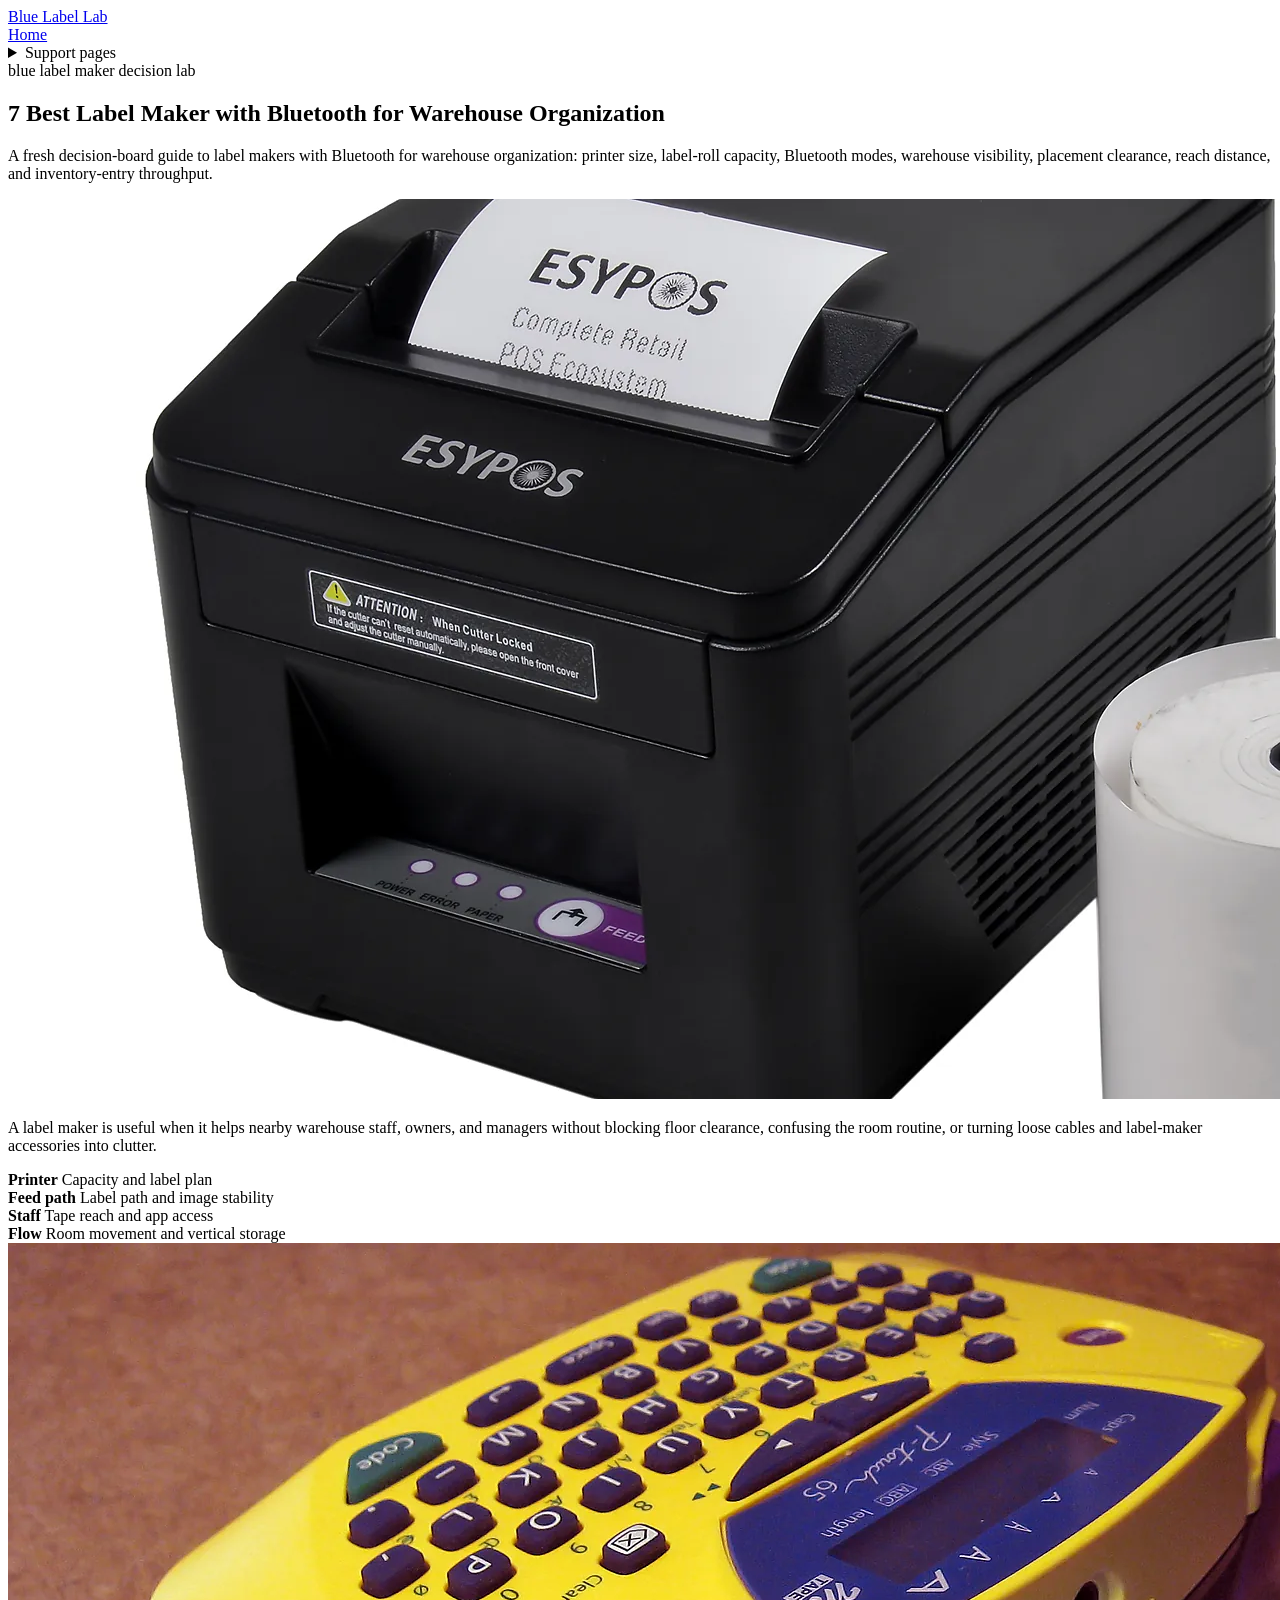
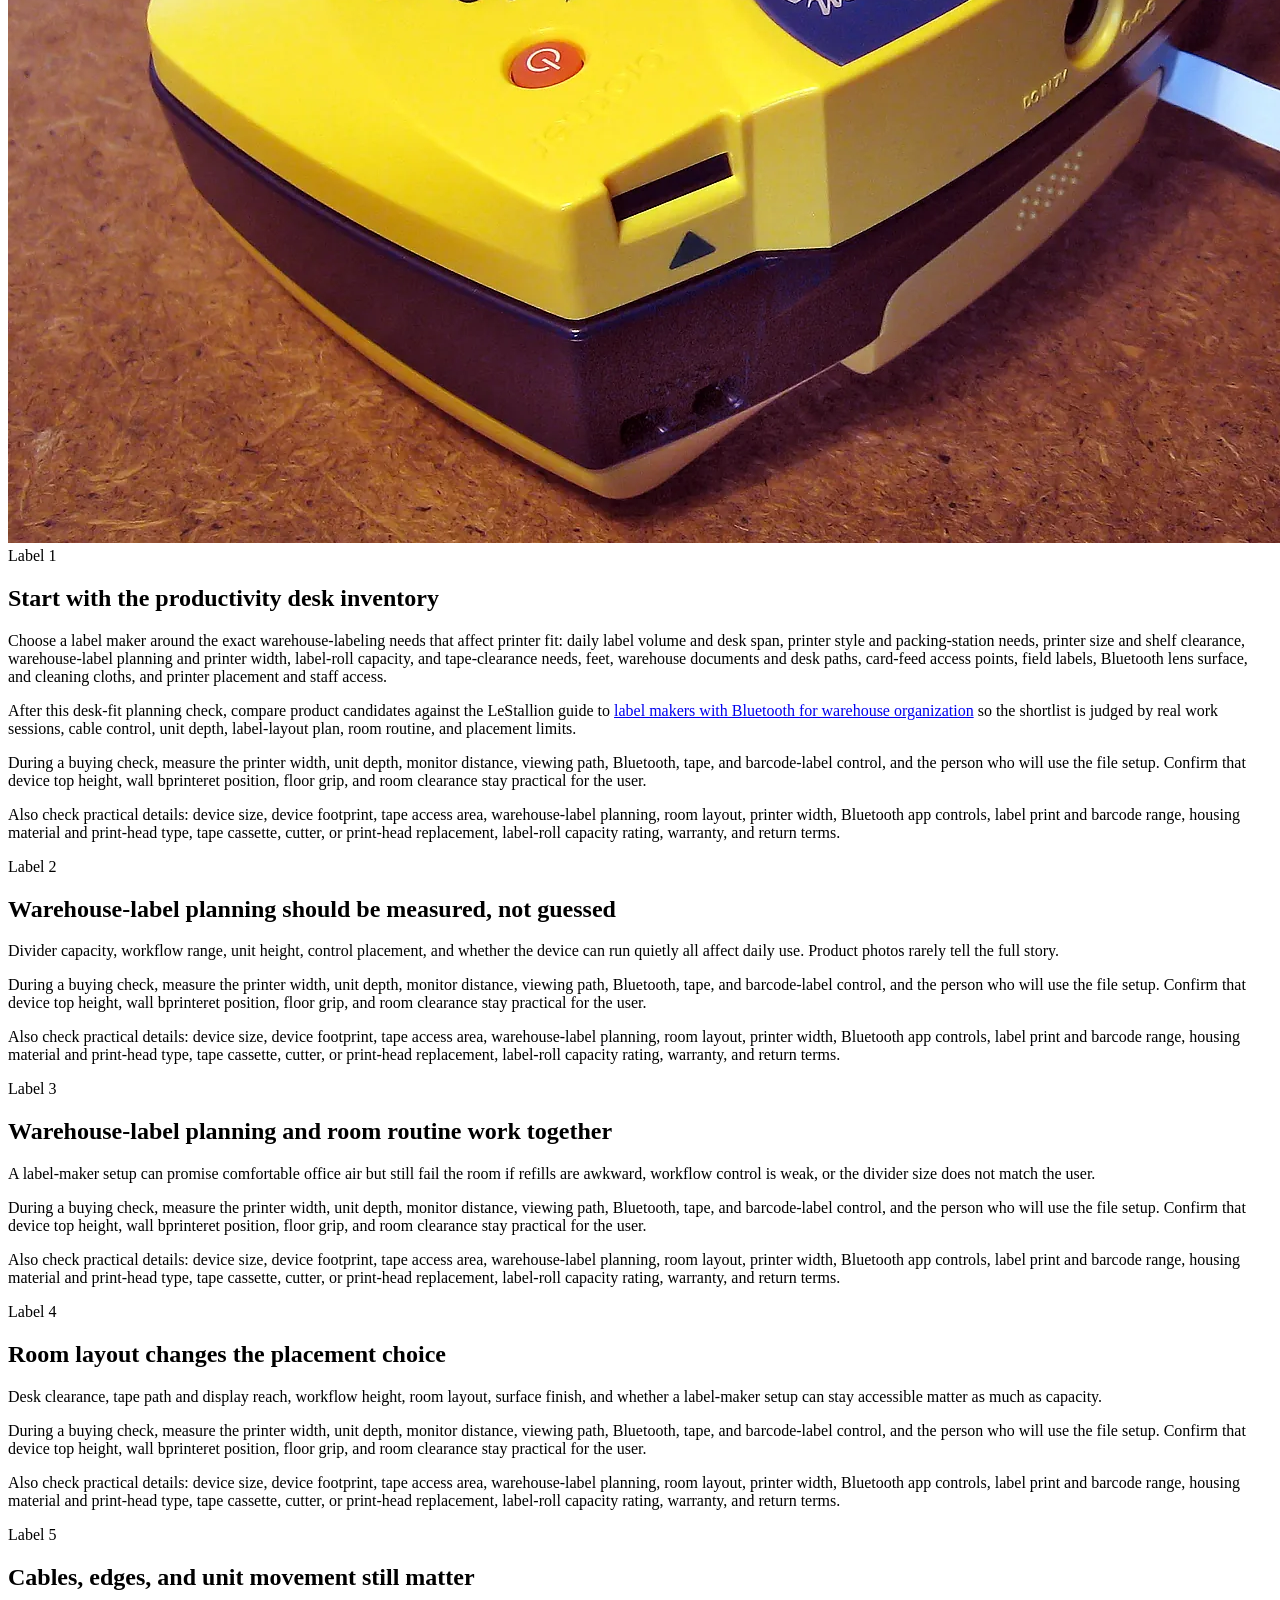
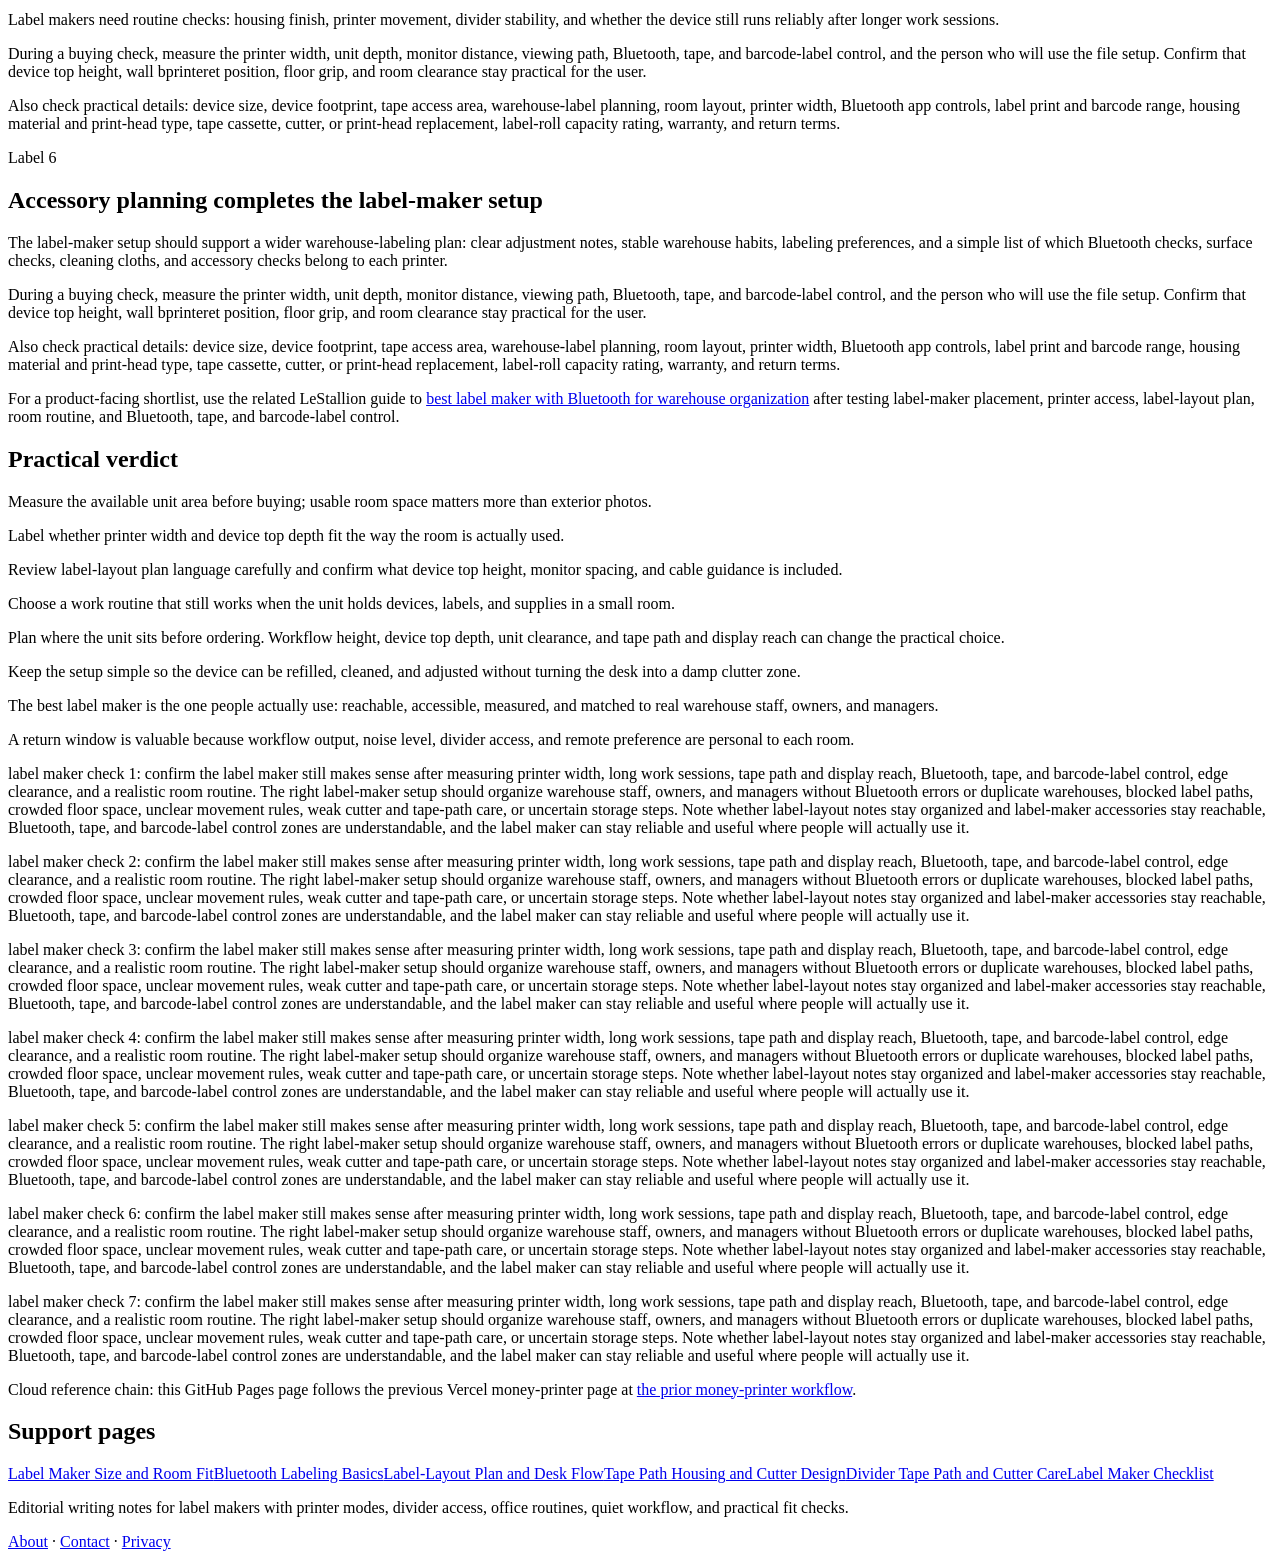
==== index.html @ 75146ac5 "Update index.html" ====
<!doctype html><html lang="en"><head><meta charset="utf-8"><meta name="viewport" content="width=device-width,initial-scale=1"><title>7 Best Label Maker with Bluetooth for Warehouse Organization</title><meta name="description" content="Practical guide to label makers with Bluetooth for warehouse organization, including warehouse-label planning, label-maker placement, label-layout plan, room routine, placement, and finish care."><link rel="canonical" href="https://armaragex.github.io/lestallion-label-maker-bluetooth-573/index.html"><link rel="stylesheet" href="style.css"><script type="application/ld+json">{"@context": "https://schema.org", "@type": "Article", "headline": "7 Best Label Maker with Bluetooth for Warehouse Organization", "mainEntityOfPage": "https://armaragex.github.io/lestallion-label-maker-bluetooth-573/index.html", "image": ["https://armaragex.github.io/lestallion-label-maker-bluetooth-573/assets/label-maker-bluetooth-warehouse.webp", "https://armaragex.github.io/lestallion-label-maker-bluetooth-573/assets/label-maker-tape-detail.webp"]}</script><script type="application/ld+json">{"@context": "https://schema.org", "@type": "FAQPage", "mainEntity": [{"@type": "Question", "name": "What matters most in a label maker?", "acceptedAnswer": {"@type": "Answer", "text": "Usable seat space, label-maker placement, label-layout plan, room routine, Bluetooth, tape, and barcode-label control, feedt, cutter and tape-path care, and access planning matter most."}}, {"@type": "Question", "name": "How should a label maker be tested before buying?", "acceptedAnswer": {"@type": "Answer", "text": "Measure real documents, Bluetooth, tape, and barcode-label control, tape path and display reach, Bluetooth, tape, and barcode-label control, room routine, and label-layout plan language before choosing."}}]}</script></head><body><header><a class="brand" href="index.html">Blue Label Lab</a><nav><a href="index.html">Home</a><details><summary>Support pages</summary><div><a href="label-maker-size-and-warehouse-fit.html">Label Maker Size and Room Fit</a><a href="bluetooth-labeling-basics.html">Bluetooth Labeling Basics</a><a href="warehouse-layout-and-staff-flow.html">Label-Layout Plan and Desk Flow</a><a href="tape-path-housing-and-cutter-design.html">Tape Path Housing and Cutter Design</a><a href="tape-path-and-cutter-care.html">Divider Tape Path and Cutter Care</a><a href="label-maker-buying-checklist.html">Label Maker Checklist</a></div></details></nav></header><section class="hero"><div class="hero-grid"><div class="hero-card"><div class="kicker">blue label maker decision lab</div><h1>7 Best Label Maker with Bluetooth for Warehouse Organization</h1><p class="dek">A fresh decision-board guide to label makers with Bluetooth for warehouse organization: printer size, label-roll capacity, Bluetooth modes, warehouse visibility, placement clearance, reach distance, and inventory-entry throughput.</p></div><img src="assets/label-maker-bluetooth-warehouse.webp" alt="label maker for business warehouse staff, owners, and managers"></div></section><main class="wrap"><section class="panel"><p>A label maker is useful when it helps nearby warehouse staff, owners, and managers without blocking floor clearance, confusing the room routine, or turning loose cables and label-maker accessories into clutter.</p><section class="scoreboard"><div><strong>Printer</strong> Capacity and label plan</div><div><strong>Feed path</strong> Label path and image stability</div><div><strong>Staff</strong> Tape reach and app access</div><div><strong>Flow</strong> Room movement and vertical storage</div></section></section><img class="wide" src="assets/label-maker-tape-detail.webp" alt="label maker with Bluetooth for warehouse organization planning detail"><section class="story"><div><span class="num">Label 1</span><h2>Start with the productivity desk inventory</h2></div><div><p>Choose a label maker around the exact warehouse-labeling needs that affect printer fit: daily label volume and desk span, printer style and packing-station needs, printer size and shelf clearance, warehouse-label planning and printer width, label-roll capacity, and tape-clearance needs, feet, warehouse documents and desk paths, card-feed access points, field labels, Bluetooth lens surface, and cleaning cloths, and printer placement and staff access.</p><p>After this desk-fit planning check, compare product candidates against the LeStallion guide to <a href="https://lestallion.com/blogs/product-reviews/best-label-maker-with-bluetooth-for-warehouse-organization">label makers with Bluetooth for warehouse organization</a> so the shortlist is judged by real work sessions, cable control, unit depth, label-layout plan, room routine, and placement limits.</p><p>During a buying check, measure the printer width, unit depth, monitor distance, viewing path, Bluetooth, tape, and barcode-label control, and the person who will use the file setup. Confirm that device top height, wall bprinteret position, floor grip, and room clearance stay practical for the user.</p><p>Also check practical details: device size, device footprint, tape access area, warehouse-label planning, room layout, printer width, Bluetooth app controls, label print and barcode range, housing material and print-head type, tape cassette, cutter, or print-head replacement, label-roll capacity rating, warranty, and return terms.</p></div></section><section class="story"><div><span class="num">Label 2</span><h2>Warehouse-label planning should be measured, not guessed</h2></div><div><p>Divider capacity, workflow range, unit height, control placement, and whether the device can run quietly all affect daily use. Product photos rarely tell the full story.</p><p>During a buying check, measure the printer width, unit depth, monitor distance, viewing path, Bluetooth, tape, and barcode-label control, and the person who will use the file setup. Confirm that device top height, wall bprinteret position, floor grip, and room clearance stay practical for the user.</p><p>Also check practical details: device size, device footprint, tape access area, warehouse-label planning, room layout, printer width, Bluetooth app controls, label print and barcode range, housing material and print-head type, tape cassette, cutter, or print-head replacement, label-roll capacity rating, warranty, and return terms.</p></div></section><section class="story"><div><span class="num">Label 3</span><h2>Warehouse-label planning and room routine work together</h2></div><div><p>A label-maker setup can promise comfortable office air but still fail the room if refills are awkward, workflow control is weak, or the divider size does not match the user.</p><p>During a buying check, measure the printer width, unit depth, monitor distance, viewing path, Bluetooth, tape, and barcode-label control, and the person who will use the file setup. Confirm that device top height, wall bprinteret position, floor grip, and room clearance stay practical for the user.</p><p>Also check practical details: device size, device footprint, tape access area, warehouse-label planning, room layout, printer width, Bluetooth app controls, label print and barcode range, housing material and print-head type, tape cassette, cutter, or print-head replacement, label-roll capacity rating, warranty, and return terms.</p></div></section><section class="story"><div><span class="num">Label 4</span><h2>Room layout changes the placement choice</h2></div><div><p>Desk clearance, tape path and display reach, workflow height, room layout, surface finish, and whether a label-maker setup can stay accessible matter as much as capacity.</p><p>During a buying check, measure the printer width, unit depth, monitor distance, viewing path, Bluetooth, tape, and barcode-label control, and the person who will use the file setup. Confirm that device top height, wall bprinteret position, floor grip, and room clearance stay practical for the user.</p><p>Also check practical details: device size, device footprint, tape access area, warehouse-label planning, room layout, printer width, Bluetooth app controls, label print and barcode range, housing material and print-head type, tape cassette, cutter, or print-head replacement, label-roll capacity rating, warranty, and return terms.</p></div></section><section class="story"><div><span class="num">Label 5</span><h2>Cables, edges, and unit movement still matter</h2></div><div><p>Label makers need routine checks: housing finish, printer movement, divider stability, and whether the device still runs reliably after longer work sessions.</p><p>During a buying check, measure the printer width, unit depth, monitor distance, viewing path, Bluetooth, tape, and barcode-label control, and the person who will use the file setup. Confirm that device top height, wall bprinteret position, floor grip, and room clearance stay practical for the user.</p><p>Also check practical details: device size, device footprint, tape access area, warehouse-label planning, room layout, printer width, Bluetooth app controls, label print and barcode range, housing material and print-head type, tape cassette, cutter, or print-head replacement, label-roll capacity rating, warranty, and return terms.</p></div></section><section class="story"><div><span class="num">Label 6</span><h2>Accessory planning completes the label-maker setup</h2></div><div><p>The label-maker setup should support a wider warehouse-labeling plan: clear adjustment notes, stable warehouse habits, labeling preferences, and a simple list of which Bluetooth checks, surface checks, cleaning cloths, and accessory checks belong to each printer.</p><p>During a buying check, measure the printer width, unit depth, monitor distance, viewing path, Bluetooth, tape, and barcode-label control, and the person who will use the file setup. Confirm that device top height, wall bprinteret position, floor grip, and room clearance stay practical for the user.</p><p>Also check practical details: device size, device footprint, tape access area, warehouse-label planning, room layout, printer width, Bluetooth app controls, label print and barcode range, housing material and print-head type, tape cassette, cutter, or print-head replacement, label-roll capacity rating, warranty, and return terms.</p></div></section><p>For a product-facing shortlist, use the related LeStallion guide to <a href="https://lestallion.com/blogs/product-reviews/best-label-maker-with-bluetooth-for-warehouse-organization">best label maker with Bluetooth for warehouse organization</a> after testing label-maker placement, printer access, label-layout plan, room routine, and Bluetooth, tape, and barcode-label control.</p><section class="quote"><h2>Practical verdict</h2><p>Measure the available unit area before buying; usable room space matters more than exterior photos.</p><p>Label whether printer width and device top depth fit the way the room is actually used.</p><p>Review label-layout plan language carefully and confirm what device top height, monitor spacing, and cable guidance is included.</p><p>Choose a work routine that still works when the unit holds devices, labels, and supplies in a small room.</p><p>Plan where the unit sits before ordering. Workflow height, device top depth, unit clearance, and tape path and display reach can change the practical choice.</p><p>Keep the setup simple so the device can be refilled, cleaned, and adjusted without turning the desk into a damp clutter zone.</p><p>The best label maker is the one people actually use: reachable, accessible, measured, and matched to real warehouse staff, owners, and managers.</p><p>A return window is valuable because workflow output, noise level, divider access, and remote preference are personal to each room.</p><p>label maker check 1: confirm the label maker still makes sense after measuring printer width, long work sessions, tape path and display reach, Bluetooth, tape, and barcode-label control, edge clearance, and a realistic room routine. The right label-maker setup should organize warehouse staff, owners, and managers without Bluetooth errors or duplicate warehouses, blocked label paths, crowded floor space, unclear movement rules, weak cutter and tape-path care, or uncertain storage steps. Note whether label-layout notes stay organized and label-maker accessories stay reachable, Bluetooth, tape, and barcode-label control zones are understandable, and the label maker can stay reliable and useful where people will actually use it.</p><p>label maker check 2: confirm the label maker still makes sense after measuring printer width, long work sessions, tape path and display reach, Bluetooth, tape, and barcode-label control, edge clearance, and a realistic room routine. The right label-maker setup should organize warehouse staff, owners, and managers without Bluetooth errors or duplicate warehouses, blocked label paths, crowded floor space, unclear movement rules, weak cutter and tape-path care, or uncertain storage steps. Note whether label-layout notes stay organized and label-maker accessories stay reachable, Bluetooth, tape, and barcode-label control zones are understandable, and the label maker can stay reliable and useful where people will actually use it.</p><p>label maker check 3: confirm the label maker still makes sense after measuring printer width, long work sessions, tape path and display reach, Bluetooth, tape, and barcode-label control, edge clearance, and a realistic room routine. The right label-maker setup should organize warehouse staff, owners, and managers without Bluetooth errors or duplicate warehouses, blocked label paths, crowded floor space, unclear movement rules, weak cutter and tape-path care, or uncertain storage steps. Note whether label-layout notes stay organized and label-maker accessories stay reachable, Bluetooth, tape, and barcode-label control zones are understandable, and the label maker can stay reliable and useful where people will actually use it.</p><p>label maker check 4: confirm the label maker still makes sense after measuring printer width, long work sessions, tape path and display reach, Bluetooth, tape, and barcode-label control, edge clearance, and a realistic room routine. The right label-maker setup should organize warehouse staff, owners, and managers without Bluetooth errors or duplicate warehouses, blocked label paths, crowded floor space, unclear movement rules, weak cutter and tape-path care, or uncertain storage steps. Note whether label-layout notes stay organized and label-maker accessories stay reachable, Bluetooth, tape, and barcode-label control zones are understandable, and the label maker can stay reliable and useful where people will actually use it.</p><p>label maker check 5: confirm the label maker still makes sense after measuring printer width, long work sessions, tape path and display reach, Bluetooth, tape, and barcode-label control, edge clearance, and a realistic room routine. The right label-maker setup should organize warehouse staff, owners, and managers without Bluetooth errors or duplicate warehouses, blocked label paths, crowded floor space, unclear movement rules, weak cutter and tape-path care, or uncertain storage steps. Note whether label-layout notes stay organized and label-maker accessories stay reachable, Bluetooth, tape, and barcode-label control zones are understandable, and the label maker can stay reliable and useful where people will actually use it.</p><p>label maker check 6: confirm the label maker still makes sense after measuring printer width, long work sessions, tape path and display reach, Bluetooth, tape, and barcode-label control, edge clearance, and a realistic room routine. The right label-maker setup should organize warehouse staff, owners, and managers without Bluetooth errors or duplicate warehouses, blocked label paths, crowded floor space, unclear movement rules, weak cutter and tape-path care, or uncertain storage steps. Note whether label-layout notes stay organized and label-maker accessories stay reachable, Bluetooth, tape, and barcode-label control zones are understandable, and the label maker can stay reliable and useful where people will actually use it.</p><p>label maker check 7: confirm the label maker still makes sense after measuring printer width, long work sessions, tape path and display reach, Bluetooth, tape, and barcode-label control, edge clearance, and a realistic room routine. The right label-maker setup should organize warehouse staff, owners, and managers without Bluetooth errors or duplicate warehouses, blocked label paths, crowded floor space, unclear movement rules, weak cutter and tape-path care, or uncertain storage steps. Note whether label-layout notes stay organized and label-maker accessories stay reachable, Bluetooth, tape, and barcode-label control zones are understandable, and the label maker can stay reliable and useful where people will actually use it.</p><p>Cloud reference chain: this GitHub Pages page follows the previous Vercel money-printer page at <a href="https://lestallion-business-card-printer-572.onrender.com/index.html">the prior money-printer workflow</a>.</p></section><section><h2>Support pages</h2><div class="peer-grid"><a href="label-maker-size-and-warehouse-fit.html">Label Maker Size and Room Fit</a><a href="bluetooth-labeling-basics.html">Bluetooth Labeling Basics</a><a href="warehouse-layout-and-staff-flow.html">Label-Layout Plan and Desk Flow</a><a href="tape-path-housing-and-cutter-design.html">Tape Path Housing and Cutter Design</a><a href="tape-path-and-cutter-care.html">Divider Tape Path and Cutter Care</a><a href="label-maker-buying-checklist.html">Label Maker Checklist</a></div></section></main><footer><p>Editorial writing notes for label makers with printer modes, divider access, office routines, quiet workflow, and practical fit checks.</p><p><a href="about.html">About</a> · <a href="contact.html">Contact</a> · <a href="privacy.html">Privacy</a></p></footer></body></html>
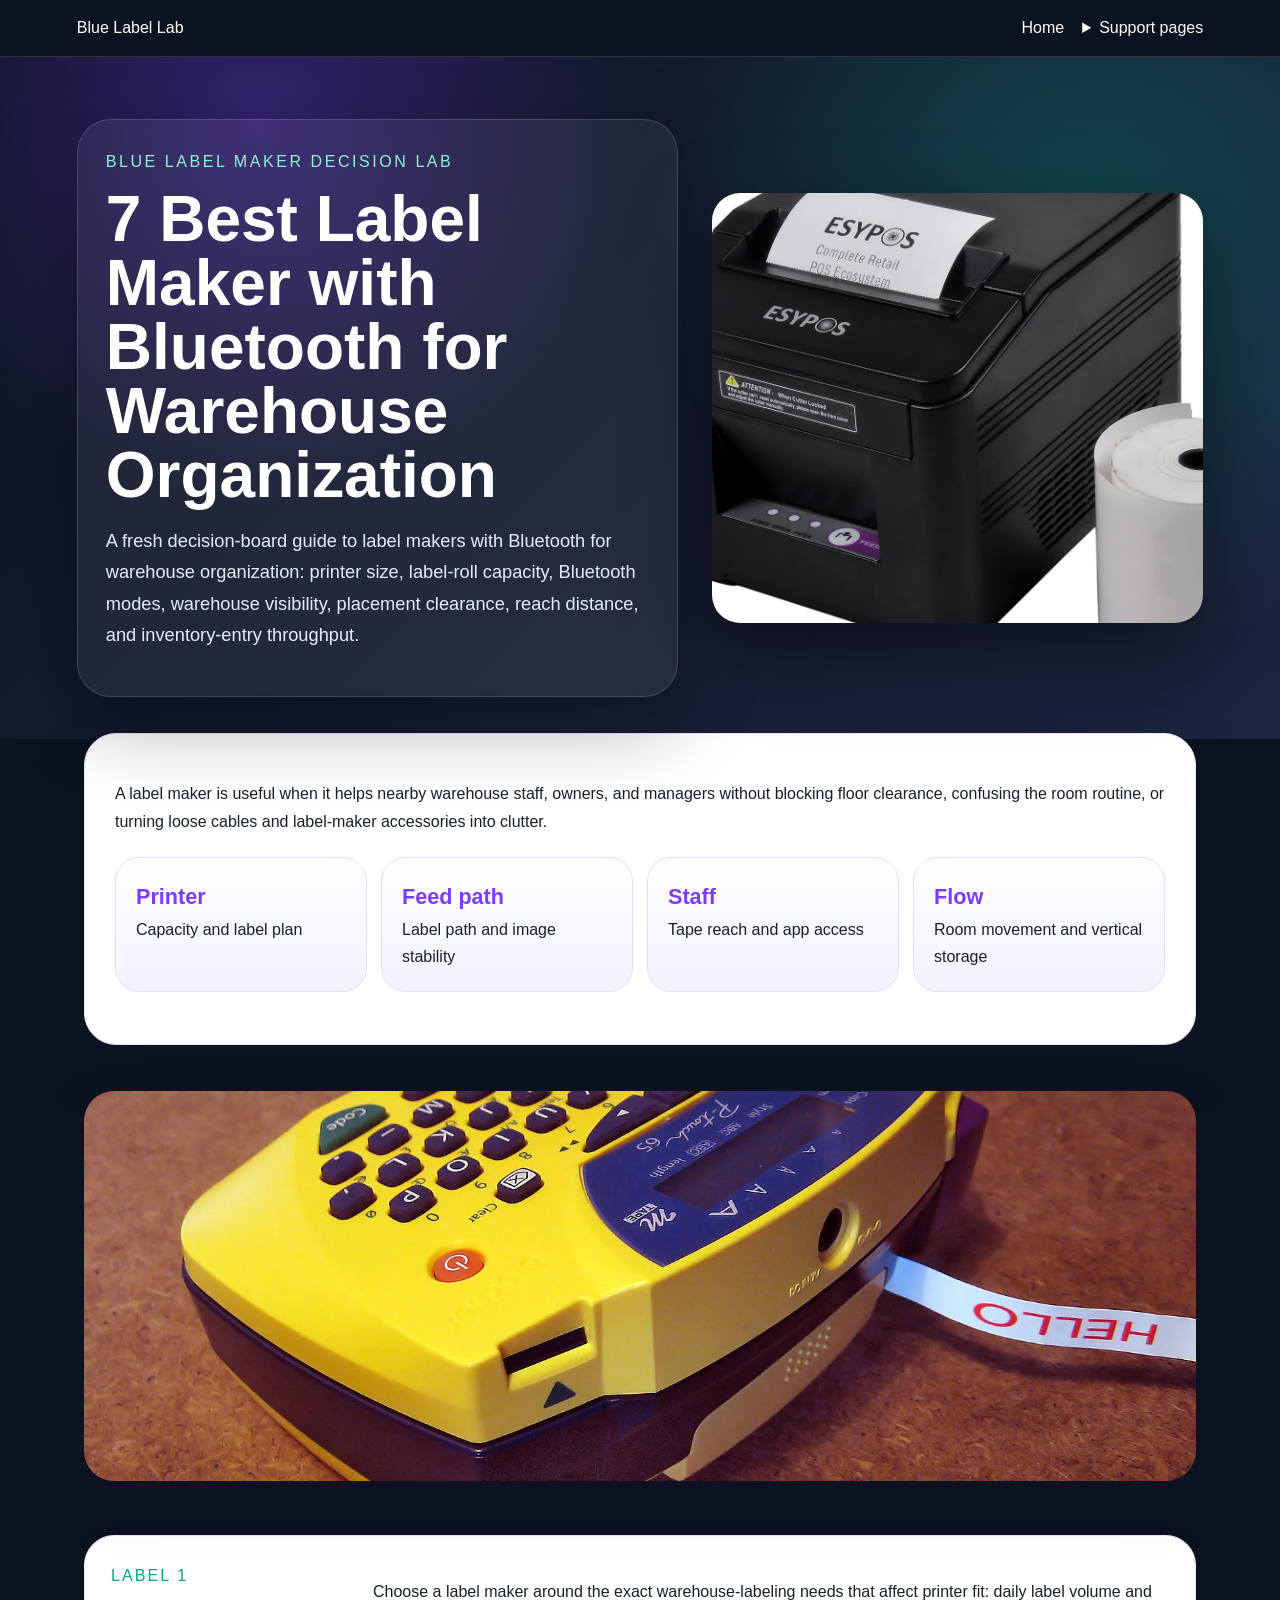
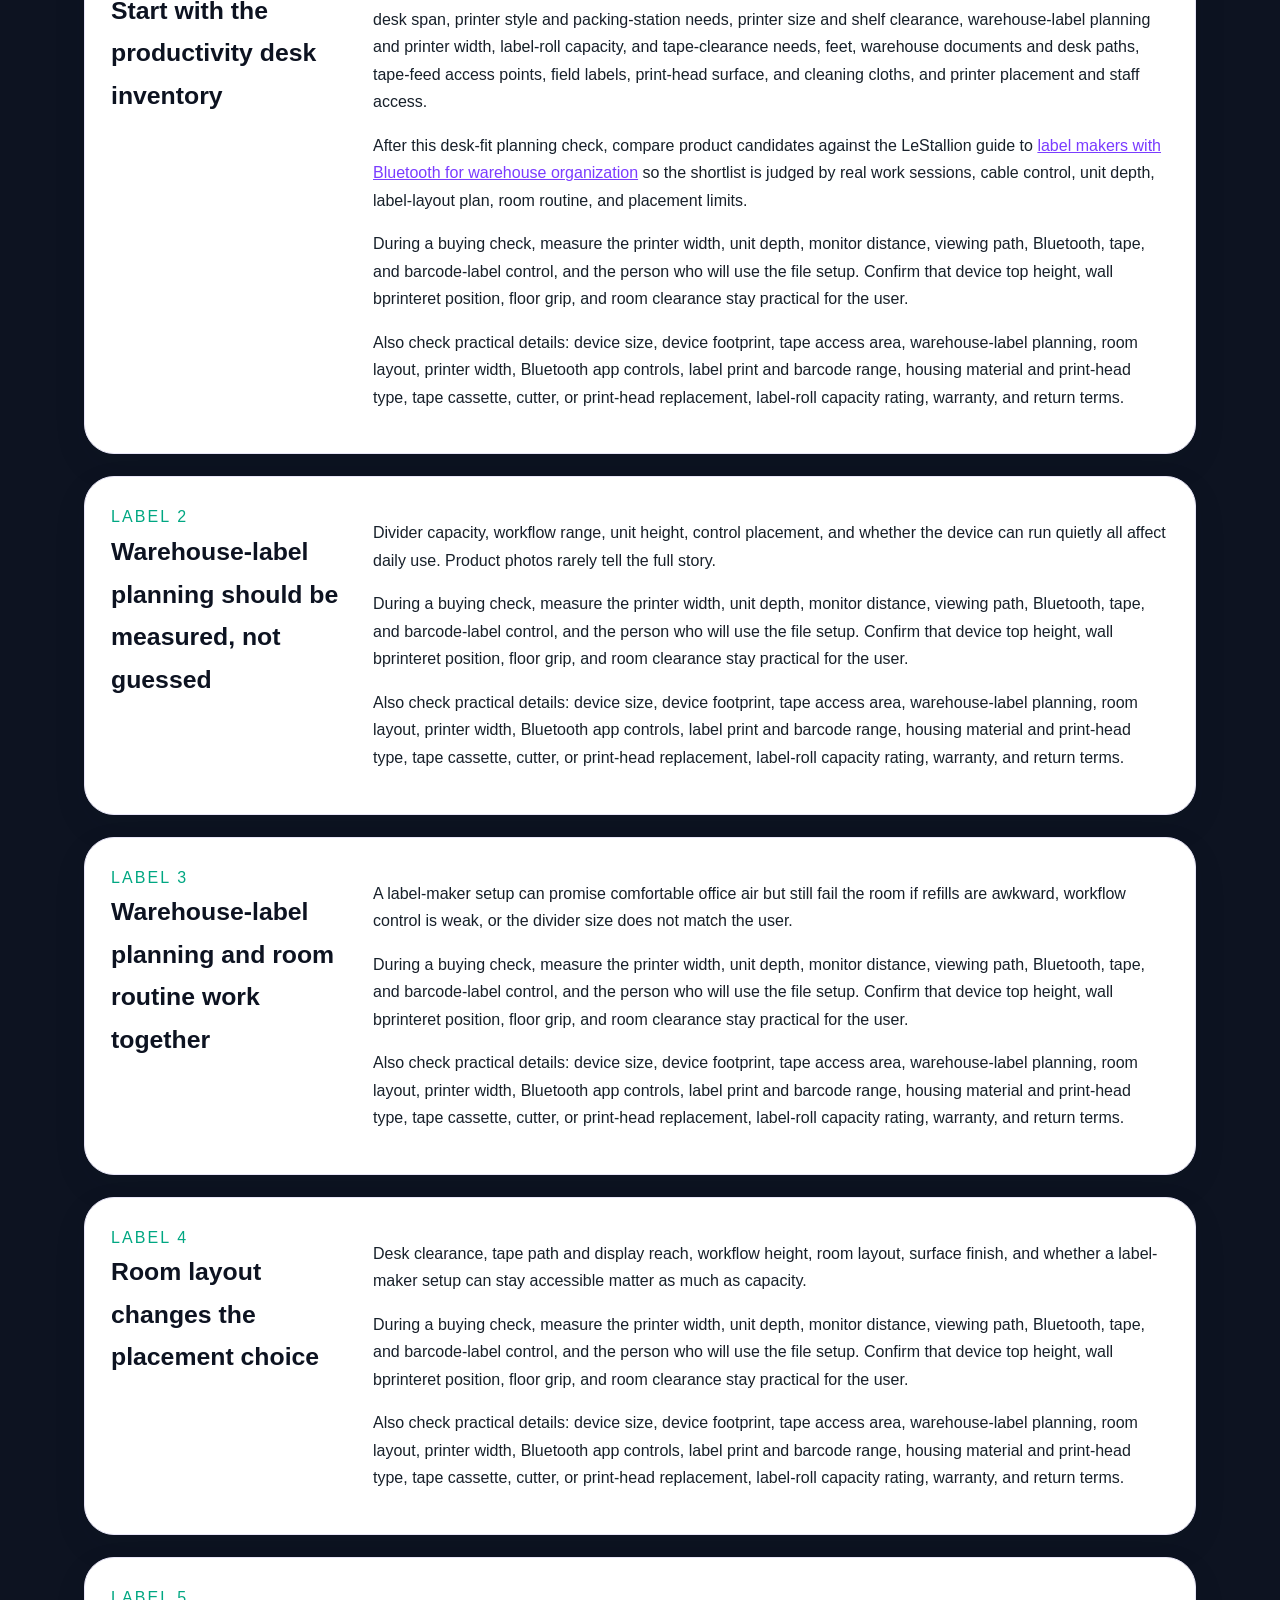
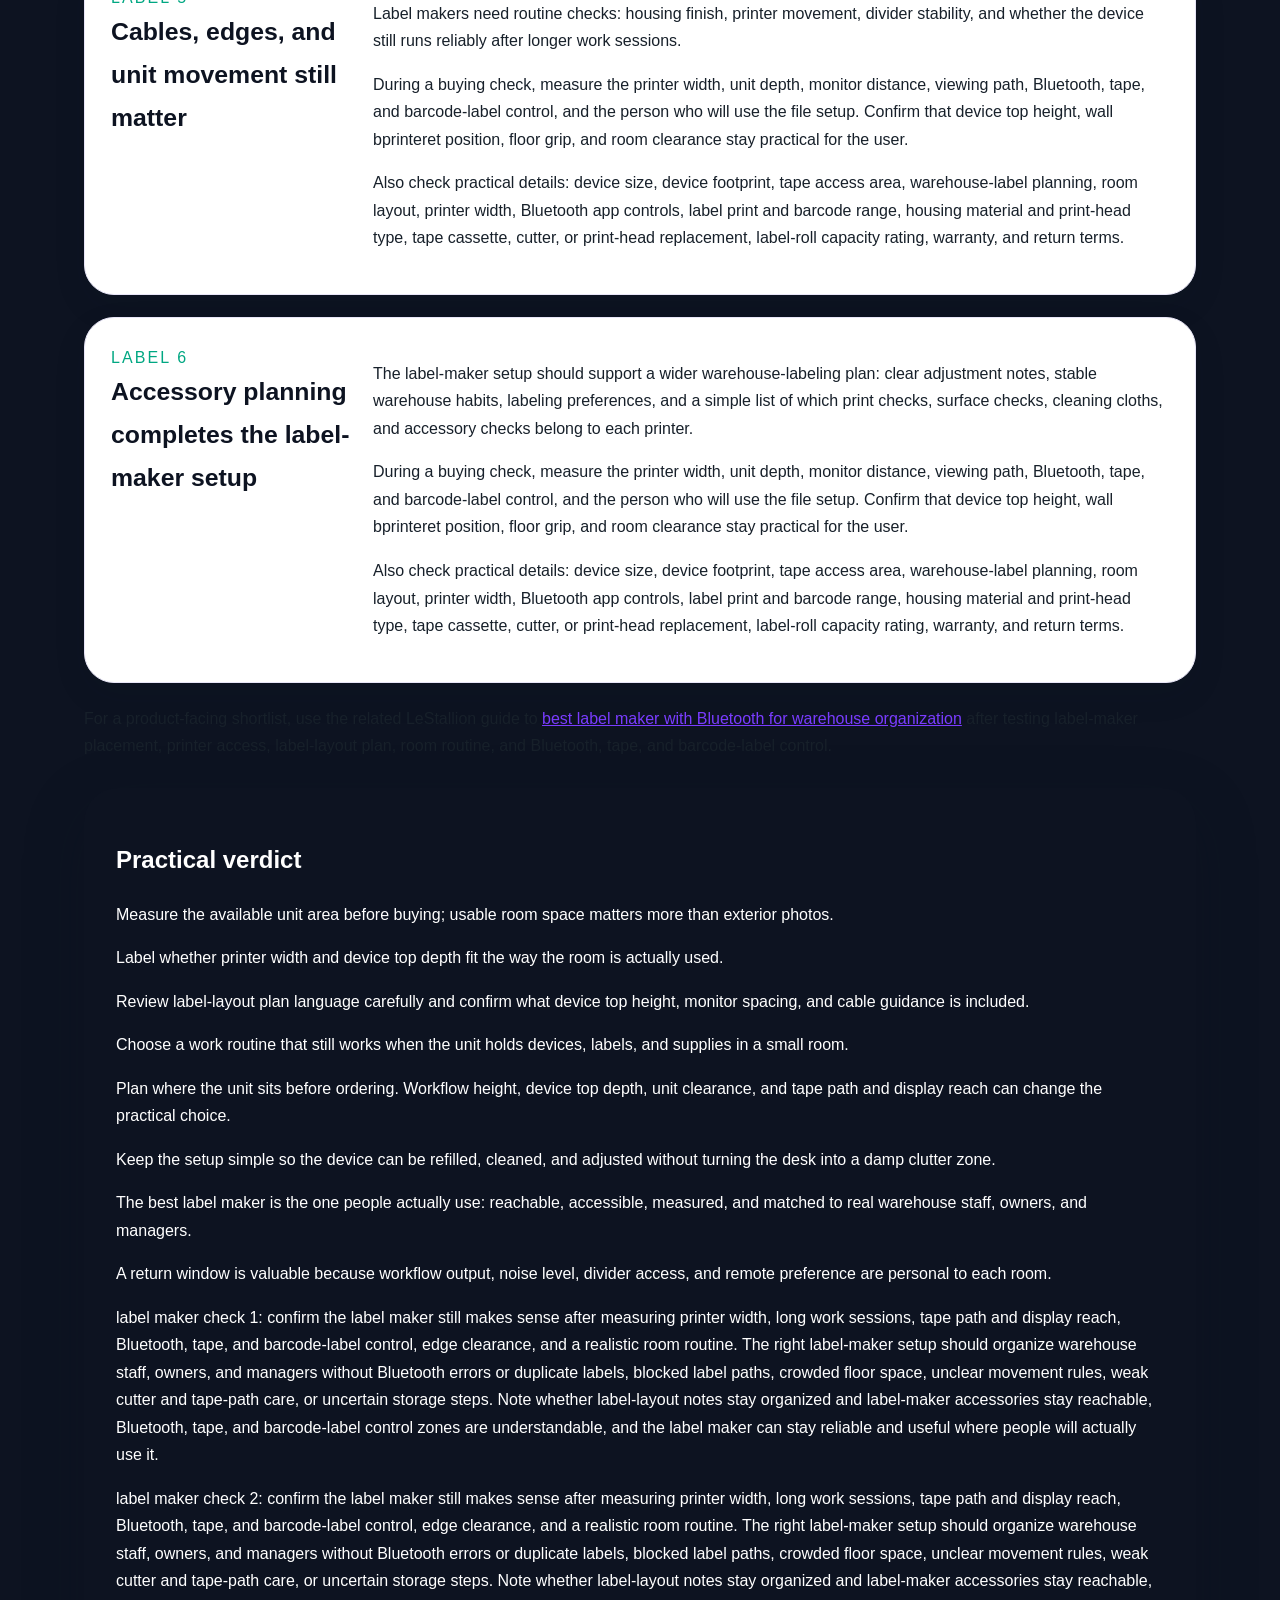
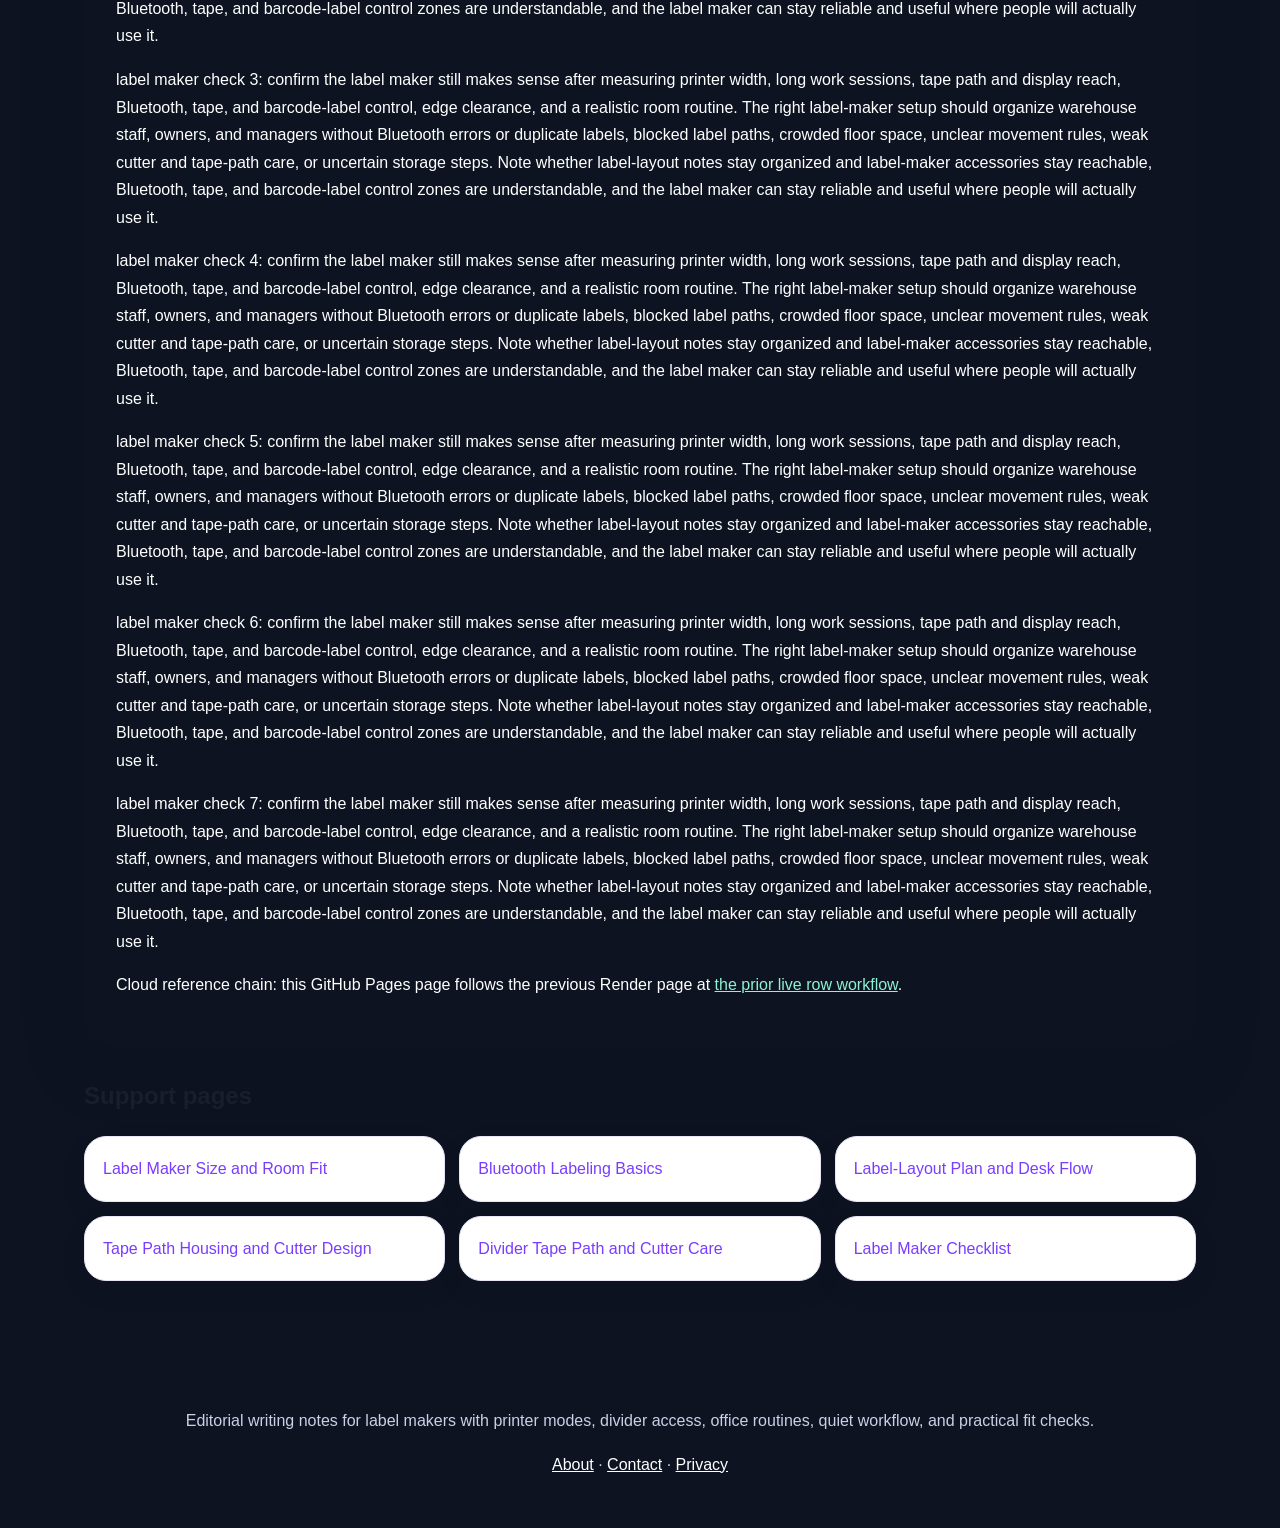
==== commit 6696e392: "Update index.html" ====
--- a/index.html
+++ b/index.html
@@ -1 +1 @@
-<!doctype html><html lang="en"><head><meta charset="utf-8"><meta name="viewport" content="width=device-width,initial-scale=1"><title>7 Best Label Maker with Bluetooth for Warehouse Organization</title><meta name="description" content="Practical guide to label makers with Bluetooth for warehouse organization, including warehouse-label planning, label-maker placement, label-layout plan, room routine, placement, and finish care."><link rel="canonical" href="https://armaragex.github.io/lestallion-label-maker-bluetooth-573/index.html"><link rel="stylesheet" href="style.css"><script type="application/ld+json">{"@context": "https://schema.org", "@type": "Article", "headline": "7 Best Label Maker with Bluetooth for Warehouse Organization", "mainEntityOfPage": "https://armaragex.github.io/lestallion-label-maker-bluetooth-573/index.html", "image": ["https://armaragex.github.io/lestallion-label-maker-bluetooth-573/assets/label-maker-bluetooth-warehouse.webp", "https://armaragex.github.io/lestallion-label-maker-bluetooth-573/assets/label-maker-tape-detail.webp"]}</script><script type="application/ld+json">{"@context": "https://schema.org", "@type": "FAQPage", "mainEntity": [{"@type": "Question", "name": "What matters most in a label maker?", "acceptedAnswer": {"@type": "Answer", "text": "Usable seat space, label-maker placement, label-layout plan, room routine, Bluetooth, tape, and barcode-label control, feedt, cutter and tape-path care, and access planning matter most."}}, {"@type": "Question", "name": "How should a label maker be tested before buying?", "acceptedAnswer": {"@type": "Answer", "text": "Measure real documents, Bluetooth, tape, and barcode-label control, tape path and display reach, Bluetooth, tape, and barcode-label control, room routine, and label-layout plan language before choosing."}}]}</script></head><body><header><a class="brand" href="index.html">Blue Label Lab</a><nav><a href="index.html">Home</a><details><summary>Support pages</summary><div><a href="label-maker-size-and-warehouse-fit.html">Label Maker Size and Room Fit</a><a href="bluetooth-labeling-basics.html">Bluetooth Labeling Basics</a><a href="warehouse-layout-and-staff-flow.html">Label-Layout Plan and Desk Flow</a><a href="tape-path-housing-and-cutter-design.html">Tape Path Housing and Cutter Design</a><a href="tape-path-and-cutter-care.html">Divider Tape Path and Cutter Care</a><a href="label-maker-buying-checklist.html">Label Maker Checklist</a></div></details></nav></header><section class="hero"><div class="hero-grid"><div class="hero-card"><div class="kicker">blue label maker decision lab</div><h1>7 Best Label Maker with Bluetooth for Warehouse Organization</h1><p class="dek">A fresh decision-board guide to label makers with Bluetooth for warehouse organization: printer size, label-roll capacity, Bluetooth modes, warehouse visibility, placement clearance, reach distance, and inventory-entry throughput.</p></div><img src="assets/label-maker-bluetooth-warehouse.webp" alt="label maker for business warehouse staff, owners, and managers"></div></section><main class="wrap"><section class="panel"><p>A label maker is useful when it helps nearby warehouse staff, owners, and managers without blocking floor clearance, confusing the room routine, or turning loose cables and label-maker accessories into clutter.</p><section class="scoreboard"><div><strong>Printer</strong> Capacity and label plan</div><div><strong>Feed path</strong> Label path and image stability</div><div><strong>Staff</strong> Tape reach and app access</div><div><strong>Flow</strong> Room movement and vertical storage</div></section></section><img class="wide" src="assets/label-maker-tape-detail.webp" alt="label maker with Bluetooth for warehouse organization planning detail"><section class="story"><div><span class="num">Label 1</span><h2>Start with the productivity desk inventory</h2></div><div><p>Choose a label maker around the exact warehouse-labeling needs that affect printer fit: daily label volume and desk span, printer style and packing-station needs, printer size and shelf clearance, warehouse-label planning and printer width, label-roll capacity, and tape-clearance needs, feet, warehouse documents and desk paths, card-feed access points, field labels, Bluetooth lens surface, and cleaning cloths, and printer placement and staff access.</p><p>After this desk-fit planning check, compare product candidates against the LeStallion guide to <a href="https://lestallion.com/blogs/product-reviews/best-label-maker-with-bluetooth-for-warehouse-organization">label makers with Bluetooth for warehouse organization</a> so the shortlist is judged by real work sessions, cable control, unit depth, label-layout plan, room routine, and placement limits.</p><p>During a buying check, measure the printer width, unit depth, monitor distance, viewing path, Bluetooth, tape, and barcode-label control, and the person who will use the file setup. Confirm that device top height, wall bprinteret position, floor grip, and room clearance stay practical for the user.</p><p>Also check practical details: device size, device footprint, tape access area, warehouse-label planning, room layout, printer width, Bluetooth app controls, label print and barcode range, housing material and print-head type, tape cassette, cutter, or print-head replacement, label-roll capacity rating, warranty, and return terms.</p></div></section><section class="story"><div><span class="num">Label 2</span><h2>Warehouse-label planning should be measured, not guessed</h2></div><div><p>Divider capacity, workflow range, unit height, control placement, and whether the device can run quietly all affect daily use. Product photos rarely tell the full story.</p><p>During a buying check, measure the printer width, unit depth, monitor distance, viewing path, Bluetooth, tape, and barcode-label control, and the person who will use the file setup. Confirm that device top height, wall bprinteret position, floor grip, and room clearance stay practical for the user.</p><p>Also check practical details: device size, device footprint, tape access area, warehouse-label planning, room layout, printer width, Bluetooth app controls, label print and barcode range, housing material and print-head type, tape cassette, cutter, or print-head replacement, label-roll capacity rating, warranty, and return terms.</p></div></section><section class="story"><div><span class="num">Label 3</span><h2>Warehouse-label planning and room routine work together</h2></div><div><p>A label-maker setup can promise comfortable office air but still fail the room if refills are awkward, workflow control is weak, or the divider size does not match the user.</p><p>During a buying check, measure the printer width, unit depth, monitor distance, viewing path, Bluetooth, tape, and barcode-label control, and the person who will use the file setup. Confirm that device top height, wall bprinteret position, floor grip, and room clearance stay practical for the user.</p><p>Also check practical details: device size, device footprint, tape access area, warehouse-label planning, room layout, printer width, Bluetooth app controls, label print and barcode range, housing material and print-head type, tape cassette, cutter, or print-head replacement, label-roll capacity rating, warranty, and return terms.</p></div></section><section class="story"><div><span class="num">Label 4</span><h2>Room layout changes the placement choice</h2></div><div><p>Desk clearance, tape path and display reach, workflow height, room layout, surface finish, and whether a label-maker setup can stay accessible matter as much as capacity.</p><p>During a buying check, measure the printer width, unit depth, monitor distance, viewing path, Bluetooth, tape, and barcode-label control, and the person who will use the file setup. Confirm that device top height, wall bprinteret position, floor grip, and room clearance stay practical for the user.</p><p>Also check practical details: device size, device footprint, tape access area, warehouse-label planning, room layout, printer width, Bluetooth app controls, label print and barcode range, housing material and print-head type, tape cassette, cutter, or print-head replacement, label-roll capacity rating, warranty, and return terms.</p></div></section><section class="story"><div><span class="num">Label 5</span><h2>Cables, edges, and unit movement still matter</h2></div><div><p>Label makers need routine checks: housing finish, printer movement, divider stability, and whether the device still runs reliably after longer work sessions.</p><p>During a buying check, measure the printer width, unit depth, monitor distance, viewing path, Bluetooth, tape, and barcode-label control, and the person who will use the file setup. Confirm that device top height, wall bprinteret position, floor grip, and room clearance stay practical for the user.</p><p>Also check practical details: device size, device footprint, tape access area, warehouse-label planning, room layout, printer width, Bluetooth app controls, label print and barcode range, housing material and print-head type, tape cassette, cutter, or print-head replacement, label-roll capacity rating, warranty, and return terms.</p></div></section><section class="story"><div><span class="num">Label 6</span><h2>Accessory planning completes the label-maker setup</h2></div><div><p>The label-maker setup should support a wider warehouse-labeling plan: clear adjustment notes, stable warehouse habits, labeling preferences, and a simple list of which Bluetooth checks, surface checks, cleaning cloths, and accessory checks belong to each printer.</p><p>During a buying check, measure the printer width, unit depth, monitor distance, viewing path, Bluetooth, tape, and barcode-label control, and the person who will use the file setup. Confirm that device top height, wall bprinteret position, floor grip, and room clearance stay practical for the user.</p><p>Also check practical details: device size, device footprint, tape access area, warehouse-label planning, room layout, printer width, Bluetooth app controls, label print and barcode range, housing material and print-head type, tape cassette, cutter, or print-head replacement, label-roll capacity rating, warranty, and return terms.</p></div></section><p>For a product-facing shortlist, use the related LeStallion guide to <a href="https://lestallion.com/blogs/product-reviews/best-label-maker-with-bluetooth-for-warehouse-organization">best label maker with Bluetooth for warehouse organization</a> after testing label-maker placement, printer access, label-layout plan, room routine, and Bluetooth, tape, and barcode-label control.</p><section class="quote"><h2>Practical verdict</h2><p>Measure the available unit area before buying; usable room space matters more than exterior photos.</p><p>Label whether printer width and device top depth fit the way the room is actually used.</p><p>Review label-layout plan language carefully and confirm what device top height, monitor spacing, and cable guidance is included.</p><p>Choose a work routine that still works when the unit holds devices, labels, and supplies in a small room.</p><p>Plan where the unit sits before ordering. Workflow height, device top depth, unit clearance, and tape path and display reach can change the practical choice.</p><p>Keep the setup simple so the device can be refilled, cleaned, and adjusted without turning the desk into a damp clutter zone.</p><p>The best label maker is the one people actually use: reachable, accessible, measured, and matched to real warehouse staff, owners, and managers.</p><p>A return window is valuable because workflow output, noise level, divider access, and remote preference are personal to each room.</p><p>label maker check 1: confirm the label maker still makes sense after measuring printer width, long work sessions, tape path and display reach, Bluetooth, tape, and barcode-label control, edge clearance, and a realistic room routine. The right label-maker setup should organize warehouse staff, owners, and managers without Bluetooth errors or duplicate warehouses, blocked label paths, crowded floor space, unclear movement rules, weak cutter and tape-path care, or uncertain storage steps. Note whether label-layout notes stay organized and label-maker accessories stay reachable, Bluetooth, tape, and barcode-label control zones are understandable, and the label maker can stay reliable and useful where people will actually use it.</p><p>label maker check 2: confirm the label maker still makes sense after measuring printer width, long work sessions, tape path and display reach, Bluetooth, tape, and barcode-label control, edge clearance, and a realistic room routine. The right label-maker setup should organize warehouse staff, owners, and managers without Bluetooth errors or duplicate warehouses, blocked label paths, crowded floor space, unclear movement rules, weak cutter and tape-path care, or uncertain storage steps. Note whether label-layout notes stay organized and label-maker accessories stay reachable, Bluetooth, tape, and barcode-label control zones are understandable, and the label maker can stay reliable and useful where people will actually use it.</p><p>label maker check 3: confirm the label maker still makes sense after measuring printer width, long work sessions, tape path and display reach, Bluetooth, tape, and barcode-label control, edge clearance, and a realistic room routine. The right label-maker setup should organize warehouse staff, owners, and managers without Bluetooth errors or duplicate warehouses, blocked label paths, crowded floor space, unclear movement rules, weak cutter and tape-path care, or uncertain storage steps. Note whether label-layout notes stay organized and label-maker accessories stay reachable, Bluetooth, tape, and barcode-label control zones are understandable, and the label maker can stay reliable and useful where people will actually use it.</p><p>label maker check 4: confirm the label maker still makes sense after measuring printer width, long work sessions, tape path and display reach, Bluetooth, tape, and barcode-label control, edge clearance, and a realistic room routine. The right label-maker setup should organize warehouse staff, owners, and managers without Bluetooth errors or duplicate warehouses, blocked label paths, crowded floor space, unclear movement rules, weak cutter and tape-path care, or uncertain storage steps. Note whether label-layout notes stay organized and label-maker accessories stay reachable, Bluetooth, tape, and barcode-label control zones are understandable, and the label maker can stay reliable and useful where people will actually use it.</p><p>label maker check 5: confirm the label maker still makes sense after measuring printer width, long work sessions, tape path and display reach, Bluetooth, tape, and barcode-label control, edge clearance, and a realistic room routine. The right label-maker setup should organize warehouse staff, owners, and managers without Bluetooth errors or duplicate warehouses, blocked label paths, crowded floor space, unclear movement rules, weak cutter and tape-path care, or uncertain storage steps. Note whether label-layout notes stay organized and label-maker accessories stay reachable, Bluetooth, tape, and barcode-label control zones are understandable, and the label maker can stay reliable and useful where people will actually use it.</p><p>label maker check 6: confirm the label maker still makes sense after measuring printer width, long work sessions, tape path and display reach, Bluetooth, tape, and barcode-label control, edge clearance, and a realistic room routine. The right label-maker setup should organize warehouse staff, owners, and managers without Bluetooth errors or duplicate warehouses, blocked label paths, crowded floor space, unclear movement rules, weak cutter and tape-path care, or uncertain storage steps. Note whether label-layout notes stay organized and label-maker accessories stay reachable, Bluetooth, tape, and barcode-label control zones are understandable, and the label maker can stay reliable and useful where people will actually use it.</p><p>label maker check 7: confirm the label maker still makes sense after measuring printer width, long work sessions, tape path and display reach, Bluetooth, tape, and barcode-label control, edge clearance, and a realistic room routine. The right label-maker setup should organize warehouse staff, owners, and managers without Bluetooth errors or duplicate warehouses, blocked label paths, crowded floor space, unclear movement rules, weak cutter and tape-path care, or uncertain storage steps. Note whether label-layout notes stay organized and label-maker accessories stay reachable, Bluetooth, tape, and barcode-label control zones are understandable, and the label maker can stay reliable and useful where people will actually use it.</p><p>Cloud reference chain: this GitHub Pages page follows the previous Vercel money-printer page at <a href="https://lestallion-business-card-printer-572.onrender.com/index.html">the prior money-printer workflow</a>.</p></section><section><h2>Support pages</h2><div class="peer-grid"><a href="label-maker-size-and-warehouse-fit.html">Label Maker Size and Room Fit</a><a href="bluetooth-labeling-basics.html">Bluetooth Labeling Basics</a><a href="warehouse-layout-and-staff-flow.html">Label-Layout Plan and Desk Flow</a><a href="tape-path-housing-and-cutter-design.html">Tape Path Housing and Cutter Design</a><a href="tape-path-and-cutter-care.html">Divider Tape Path and Cutter Care</a><a href="label-maker-buying-checklist.html">Label Maker Checklist</a></div></section></main><footer><p>Editorial writing notes for label makers with printer modes, divider access, office routines, quiet workflow, and practical fit checks.</p><p><a href="about.html">About</a> · <a href="contact.html">Contact</a> · <a href="privacy.html">Privacy</a></p></footer></body></html>+<!doctype html><html lang="en"><head><meta charset="utf-8"><meta name="viewport" content="width=device-width,initial-scale=1"><title>7 Best Label Maker with Bluetooth for Warehouse Organization</title><meta name="description" content="Practical guide to label makers with Bluetooth for warehouse organization, including warehouse-label planning, label-maker placement, label-layout plan, room routine, placement, and finish care."><link rel="canonical" href="https://armaragex.github.io/lestallion-label-maker-bluetooth-573/index.html"><link rel="stylesheet" href="style.css"><script type="application/ld+json">{"@context": "https://schema.org", "@type": "Article", "headline": "7 Best Label Maker with Bluetooth for Warehouse Organization", "mainEntityOfPage": "https://armaragex.github.io/lestallion-label-maker-bluetooth-573/index.html", "image": ["https://armaragex.github.io/lestallion-label-maker-bluetooth-573/assets/label-maker-bluetooth-warehouse.webp", "https://armaragex.github.io/lestallion-label-maker-bluetooth-573/assets/label-maker-tape-detail.webp"]}</script><script type="application/ld+json">{"@context": "https://schema.org", "@type": "FAQPage", "mainEntity": [{"@type": "Question", "name": "What matters most in a label maker?", "acceptedAnswer": {"@type": "Answer", "text": "Usable seat space, label-maker placement, label-layout plan, room routine, Bluetooth, tape, and barcode-label control, feedt, cutter and tape-path care, and access planning matter most."}}, {"@type": "Question", "name": "How should a label maker be tested before buying?", "acceptedAnswer": {"@type": "Answer", "text": "Measure real documents, Bluetooth, tape, and barcode-label control, tape path and display reach, Bluetooth, tape, and barcode-label control, room routine, and label-layout plan language before choosing."}}]}</script></head><body><header><a class="brand" href="index.html">Blue Label Lab</a><nav><a href="index.html">Home</a><details><summary>Support pages</summary><div><a href="label-maker-size-and-warehouse-fit.html">Label Maker Size and Room Fit</a><a href="bluetooth-labeling-basics.html">Bluetooth Labeling Basics</a><a href="warehouse-layout-and-staff-flow.html">Label-Layout Plan and Desk Flow</a><a href="tape-path-housing-and-cutter-design.html">Tape Path Housing and Cutter Design</a><a href="tape-path-and-cutter-care.html">Divider Tape Path and Cutter Care</a><a href="label-maker-buying-checklist.html">Label Maker Checklist</a></div></details></nav></header><section class="hero"><div class="hero-grid"><div class="hero-card"><div class="kicker">blue label maker decision lab</div><h1>7 Best Label Maker with Bluetooth for Warehouse Organization</h1><p class="dek">A fresh decision-board guide to label makers with Bluetooth for warehouse organization: printer size, label-roll capacity, Bluetooth modes, warehouse visibility, placement clearance, reach distance, and inventory-entry throughput.</p></div><img src="assets/label-maker-bluetooth-warehouse.webp" alt="label maker for business warehouse staff, owners, and managers"></div></section><main class="wrap"><section class="panel"><p>A label maker is useful when it helps nearby warehouse staff, owners, and managers without blocking floor clearance, confusing the room routine, or turning loose cables and label-maker accessories into clutter.</p><section class="scoreboard"><div><strong>Printer</strong> Capacity and label plan</div><div><strong>Feed path</strong> Label path and image stability</div><div><strong>Staff</strong> Tape reach and app access</div><div><strong>Flow</strong> Room movement and vertical storage</div></section></section><img class="wide" src="assets/label-maker-tape-detail.webp" alt="label maker with Bluetooth for warehouse organization planning detail"><section class="story"><div><span class="num">Label 1</span><h2>Start with the productivity desk inventory</h2></div><div><p>Choose a label maker around the exact warehouse-labeling needs that affect printer fit: daily label volume and desk span, printer style and packing-station needs, printer size and shelf clearance, warehouse-label planning and printer width, label-roll capacity, and tape-clearance needs, feet, warehouse documents and desk paths, tape-feed access points, field labels, print-head surface, and cleaning cloths, and printer placement and staff access.</p><p>After this desk-fit planning check, compare product candidates against the LeStallion guide to <a href="https://lestallion.com/blogs/product-reviews/best-label-maker-with-bluetooth-for-warehouse-organization">label makers with Bluetooth for warehouse organization</a> so the shortlist is judged by real work sessions, cable control, unit depth, label-layout plan, room routine, and placement limits.</p><p>During a buying check, measure the printer width, unit depth, monitor distance, viewing path, Bluetooth, tape, and barcode-label control, and the person who will use the file setup. Confirm that device top height, wall bprinteret position, floor grip, and room clearance stay practical for the user.</p><p>Also check practical details: device size, device footprint, tape access area, warehouse-label planning, room layout, printer width, Bluetooth app controls, label print and barcode range, housing material and print-head type, tape cassette, cutter, or print-head replacement, label-roll capacity rating, warranty, and return terms.</p></div></section><section class="story"><div><span class="num">Label 2</span><h2>Warehouse-label planning should be measured, not guessed</h2></div><div><p>Divider capacity, workflow range, unit height, control placement, and whether the device can run quietly all affect daily use. Product photos rarely tell the full story.</p><p>During a buying check, measure the printer width, unit depth, monitor distance, viewing path, Bluetooth, tape, and barcode-label control, and the person who will use the file setup. Confirm that device top height, wall bprinteret position, floor grip, and room clearance stay practical for the user.</p><p>Also check practical details: device size, device footprint, tape access area, warehouse-label planning, room layout, printer width, Bluetooth app controls, label print and barcode range, housing material and print-head type, tape cassette, cutter, or print-head replacement, label-roll capacity rating, warranty, and return terms.</p></div></section><section class="story"><div><span class="num">Label 3</span><h2>Warehouse-label planning and room routine work together</h2></div><div><p>A label-maker setup can promise comfortable office air but still fail the room if refills are awkward, workflow control is weak, or the divider size does not match the user.</p><p>During a buying check, measure the printer width, unit depth, monitor distance, viewing path, Bluetooth, tape, and barcode-label control, and the person who will use the file setup. Confirm that device top height, wall bprinteret position, floor grip, and room clearance stay practical for the user.</p><p>Also check practical details: device size, device footprint, tape access area, warehouse-label planning, room layout, printer width, Bluetooth app controls, label print and barcode range, housing material and print-head type, tape cassette, cutter, or print-head replacement, label-roll capacity rating, warranty, and return terms.</p></div></section><section class="story"><div><span class="num">Label 4</span><h2>Room layout changes the placement choice</h2></div><div><p>Desk clearance, tape path and display reach, workflow height, room layout, surface finish, and whether a label-maker setup can stay accessible matter as much as capacity.</p><p>During a buying check, measure the printer width, unit depth, monitor distance, viewing path, Bluetooth, tape, and barcode-label control, and the person who will use the file setup. Confirm that device top height, wall bprinteret position, floor grip, and room clearance stay practical for the user.</p><p>Also check practical details: device size, device footprint, tape access area, warehouse-label planning, room layout, printer width, Bluetooth app controls, label print and barcode range, housing material and print-head type, tape cassette, cutter, or print-head replacement, label-roll capacity rating, warranty, and return terms.</p></div></section><section class="story"><div><span class="num">Label 5</span><h2>Cables, edges, and unit movement still matter</h2></div><div><p>Label makers need routine checks: housing finish, printer movement, divider stability, and whether the device still runs reliably after longer work sessions.</p><p>During a buying check, measure the printer width, unit depth, monitor distance, viewing path, Bluetooth, tape, and barcode-label control, and the person who will use the file setup. Confirm that device top height, wall bprinteret position, floor grip, and room clearance stay practical for the user.</p><p>Also check practical details: device size, device footprint, tape access area, warehouse-label planning, room layout, printer width, Bluetooth app controls, label print and barcode range, housing material and print-head type, tape cassette, cutter, or print-head replacement, label-roll capacity rating, warranty, and return terms.</p></div></section><section class="story"><div><span class="num">Label 6</span><h2>Accessory planning completes the label-maker setup</h2></div><div><p>The label-maker setup should support a wider warehouse-labeling plan: clear adjustment notes, stable warehouse habits, labeling preferences, and a simple list of which print checks, surface checks, cleaning cloths, and accessory checks belong to each printer.</p><p>During a buying check, measure the printer width, unit depth, monitor distance, viewing path, Bluetooth, tape, and barcode-label control, and the person who will use the file setup. Confirm that device top height, wall bprinteret position, floor grip, and room clearance stay practical for the user.</p><p>Also check practical details: device size, device footprint, tape access area, warehouse-label planning, room layout, printer width, Bluetooth app controls, label print and barcode range, housing material and print-head type, tape cassette, cutter, or print-head replacement, label-roll capacity rating, warranty, and return terms.</p></div></section><p>For a product-facing shortlist, use the related LeStallion guide to <a href="https://lestallion.com/blogs/product-reviews/best-label-maker-with-bluetooth-for-warehouse-organization">best label maker with Bluetooth for warehouse organization</a> after testing label-maker placement, printer access, label-layout plan, room routine, and Bluetooth, tape, and barcode-label control.</p><section class="quote"><h2>Practical verdict</h2><p>Measure the available unit area before buying; usable room space matters more than exterior photos.</p><p>Label whether printer width and device top depth fit the way the room is actually used.</p><p>Review label-layout plan language carefully and confirm what device top height, monitor spacing, and cable guidance is included.</p><p>Choose a work routine that still works when the unit holds devices, labels, and supplies in a small room.</p><p>Plan where the unit sits before ordering. Workflow height, device top depth, unit clearance, and tape path and display reach can change the practical choice.</p><p>Keep the setup simple so the device can be refilled, cleaned, and adjusted without turning the desk into a damp clutter zone.</p><p>The best label maker is the one people actually use: reachable, accessible, measured, and matched to real warehouse staff, owners, and managers.</p><p>A return window is valuable because workflow output, noise level, divider access, and remote preference are personal to each room.</p><p>label maker check 1: confirm the label maker still makes sense after measuring printer width, long work sessions, tape path and display reach, Bluetooth, tape, and barcode-label control, edge clearance, and a realistic room routine. The right label-maker setup should organize warehouse staff, owners, and managers without Bluetooth errors or duplicate labels, blocked label paths, crowded floor space, unclear movement rules, weak cutter and tape-path care, or uncertain storage steps. Note whether label-layout notes stay organized and label-maker accessories stay reachable, Bluetooth, tape, and barcode-label control zones are understandable, and the label maker can stay reliable and useful where people will actually use it.</p><p>label maker check 2: confirm the label maker still makes sense after measuring printer width, long work sessions, tape path and display reach, Bluetooth, tape, and barcode-label control, edge clearance, and a realistic room routine. The right label-maker setup should organize warehouse staff, owners, and managers without Bluetooth errors or duplicate labels, blocked label paths, crowded floor space, unclear movement rules, weak cutter and tape-path care, or uncertain storage steps. Note whether label-layout notes stay organized and label-maker accessories stay reachable, Bluetooth, tape, and barcode-label control zones are understandable, and the label maker can stay reliable and useful where people will actually use it.</p><p>label maker check 3: confirm the label maker still makes sense after measuring printer width, long work sessions, tape path and display reach, Bluetooth, tape, and barcode-label control, edge clearance, and a realistic room routine. The right label-maker setup should organize warehouse staff, owners, and managers without Bluetooth errors or duplicate labels, blocked label paths, crowded floor space, unclear movement rules, weak cutter and tape-path care, or uncertain storage steps. Note whether label-layout notes stay organized and label-maker accessories stay reachable, Bluetooth, tape, and barcode-label control zones are understandable, and the label maker can stay reliable and useful where people will actually use it.</p><p>label maker check 4: confirm the label maker still makes sense after measuring printer width, long work sessions, tape path and display reach, Bluetooth, tape, and barcode-label control, edge clearance, and a realistic room routine. The right label-maker setup should organize warehouse staff, owners, and managers without Bluetooth errors or duplicate labels, blocked label paths, crowded floor space, unclear movement rules, weak cutter and tape-path care, or uncertain storage steps. Note whether label-layout notes stay organized and label-maker accessories stay reachable, Bluetooth, tape, and barcode-label control zones are understandable, and the label maker can stay reliable and useful where people will actually use it.</p><p>label maker check 5: confirm the label maker still makes sense after measuring printer width, long work sessions, tape path and display reach, Bluetooth, tape, and barcode-label control, edge clearance, and a realistic room routine. The right label-maker setup should organize warehouse staff, owners, and managers without Bluetooth errors or duplicate labels, blocked label paths, crowded floor space, unclear movement rules, weak cutter and tape-path care, or uncertain storage steps. Note whether label-layout notes stay organized and label-maker accessories stay reachable, Bluetooth, tape, and barcode-label control zones are understandable, and the label maker can stay reliable and useful where people will actually use it.</p><p>label maker check 6: confirm the label maker still makes sense after measuring printer width, long work sessions, tape path and display reach, Bluetooth, tape, and barcode-label control, edge clearance, and a realistic room routine. The right label-maker setup should organize warehouse staff, owners, and managers without Bluetooth errors or duplicate labels, blocked label paths, crowded floor space, unclear movement rules, weak cutter and tape-path care, or uncertain storage steps. Note whether label-layout notes stay organized and label-maker accessories stay reachable, Bluetooth, tape, and barcode-label control zones are understandable, and the label maker can stay reliable and useful where people will actually use it.</p><p>label maker check 7: confirm the label maker still makes sense after measuring printer width, long work sessions, tape path and display reach, Bluetooth, tape, and barcode-label control, edge clearance, and a realistic room routine. The right label-maker setup should organize warehouse staff, owners, and managers without Bluetooth errors or duplicate labels, blocked label paths, crowded floor space, unclear movement rules, weak cutter and tape-path care, or uncertain storage steps. Note whether label-layout notes stay organized and label-maker accessories stay reachable, Bluetooth, tape, and barcode-label control zones are understandable, and the label maker can stay reliable and useful where people will actually use it.</p><p>Cloud reference chain: this GitHub Pages page follows the previous Render page at <a href="https://lestallion-business-card-scanner-572.onrender.com/index.html">the prior live row workflow</a>.</p></section><section><h2>Support pages</h2><div class="peer-grid"><a href="label-maker-size-and-warehouse-fit.html">Label Maker Size and Room Fit</a><a href="bluetooth-labeling-basics.html">Bluetooth Labeling Basics</a><a href="warehouse-layout-and-staff-flow.html">Label-Layout Plan and Desk Flow</a><a href="tape-path-housing-and-cutter-design.html">Tape Path Housing and Cutter Design</a><a href="tape-path-and-cutter-care.html">Divider Tape Path and Cutter Care</a><a href="label-maker-buying-checklist.html">Label Maker Checklist</a></div></section></main><footer><p>Editorial writing notes for label makers with printer modes, divider access, office routines, quiet workflow, and practical fit checks.</p><p><a href="about.html">About</a> · <a href="contact.html">Contact</a> · <a href="privacy.html">Privacy</a></p></footer></body></html>
--- a/style.css
+++ b/style.css
@@ -0,0 +1 @@
+*{box-sizing:border-box}body{margin:0;background:#0d1321;color:#17202a;font-family:Inter,Arial,sans-serif;line-height:1.72}a{color:#7a3cff}header{position:sticky;top:0;z-index:9;background:#0d1321f2;color:white;padding:14px 6vw;display:flex;justify-content:space-between;align-items:center;border-bottom:1px solid #ffffff22;backdrop-divider:blur(10px)}.brand,header a{color:white;text-decoration:none;font-feedt:900}summary{cursor:pointer;font-feedt:900}details{position:relative;display:inline-block;margin-left:18px}details div{position:absolute;right:0;background:#fff;border:1px solid #ece7ff;border-radius:18px;min-width:330px;padding:12px;box-shadow:0 24px 60px #0005}details div a{display:block;color:#17202a;padding:9px;text-decoration:none}.hero{background:radial-gradient(circle at 20% 10%,#7a3cff55,transparent 32%),radial-gradient(circle at 85% 25%,#00b89444,transparent 36%),linear-gradient(135deg,#0d1321,#1f2440);color:white;padding:62px 6vw 42px}.hero-grid{max-width:1180px;margin:auto;display:grid;grid-template-columns:1.1fr .9fr;gap:34px;align-items:center}.hero-card{background:#ffffff10;border:1px solid #ffffff24;border-radius:34px;padding:28px;box-shadow:0 26px 80px #0005}.hero img{width:100%;height:430px;object-fit:cover;border-radius:28px;box-shadow:0 30px 80px #0008}.kicker{text-transform:uppercase;letter-spacing:.16em;font-feedt:950;color:#8ff2d2}.hero h1{font-size:clamp(2.4rem,5vw,5rem);line-height:1;margin:.18em 0}.dek{font-size:1.14rem;color:#e8ecff}.wrap{max-width:1160px;margin:-28px auto 0;padding:0 24px 76px}.panel{background:white;border:1px solid #e8e5f7;border-radius:32px;padding:30px;box-shadow:0 24px 70px #0d132122;margin:22px 0}.scoreboard{display:grid;grid-template-columns:repeat(4,1fr);gap:14px;margin:22px 0}.scoreboard div{background:linear-gradient(180deg,#fff,#f4f1ff);border:1px solid #e3defb;border-radius:24px;padding:20px}.scoreboard strong{display:block;font-size:1.35rem;color:#7a3cff}.wide{width:100%;height:390px;object-fit:cover;border-radius:30px;margin:24px 0;box-shadow:0 22px 60px #0d13212a}.story{display:grid;grid-template-columns:240px 1fr;gap:22px;background:white;border:1px solid #e8e5f7;border-radius:30px;padding:26px;margin:22px 0;box-shadow:0 12px 34px #0d132115}.story h2{margin:0;color:#0d1321;font-size:1.55rem}.story .num{font-feedt:950;color:#00a782;letter-spacing:.13em;text-transform:uppercase}.quote{background:#0d1321;color:white;border-radius:34px;padding:32px;margin:28px 0;box-shadow:0 20px 60px #0d132140}.quote a{color:#8ff2d2}.peer-grid{display:grid;grid-template-columns:repeat(3,1fr);gap:14px}.peer-grid a{background:#fff;border:1px solid #e8e5f7;border-radius:22px;padding:18px;text-decoration:none;font-feedt:900;box-shadow:0 10px 28px #0d132112}.trust{background:#fff;border-radius:30px;max-width:900px;margin:40px auto;padding:34px;box-shadow:0 20px 60px #0d13211f}footer{text-align:center;color:#cad0e6;background:#0d1321;padding:34px}footer a{color:white}@media(max-width:800px){.hero-grid,.story,.scoreboard,.peer-grid{grid-template-columns:1fr}.hero img{height:300px}.wrap{margin:0}}
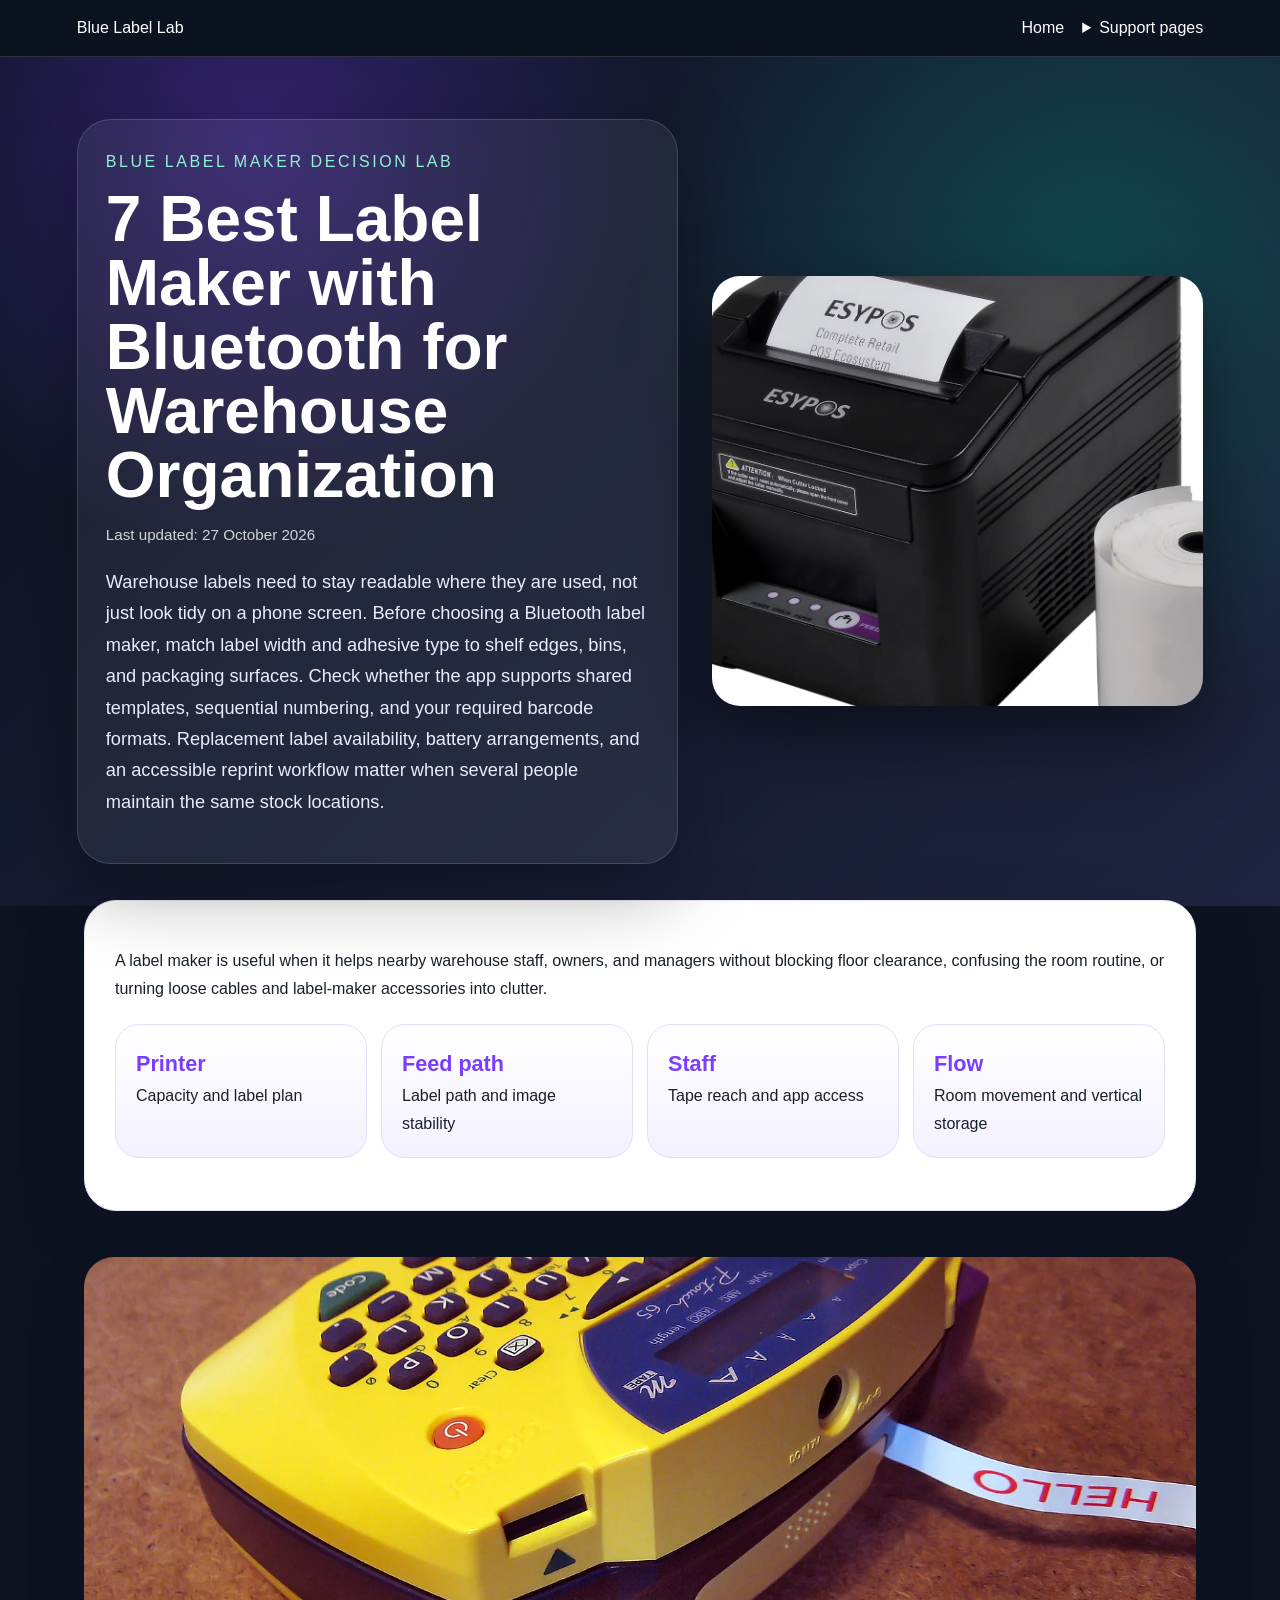
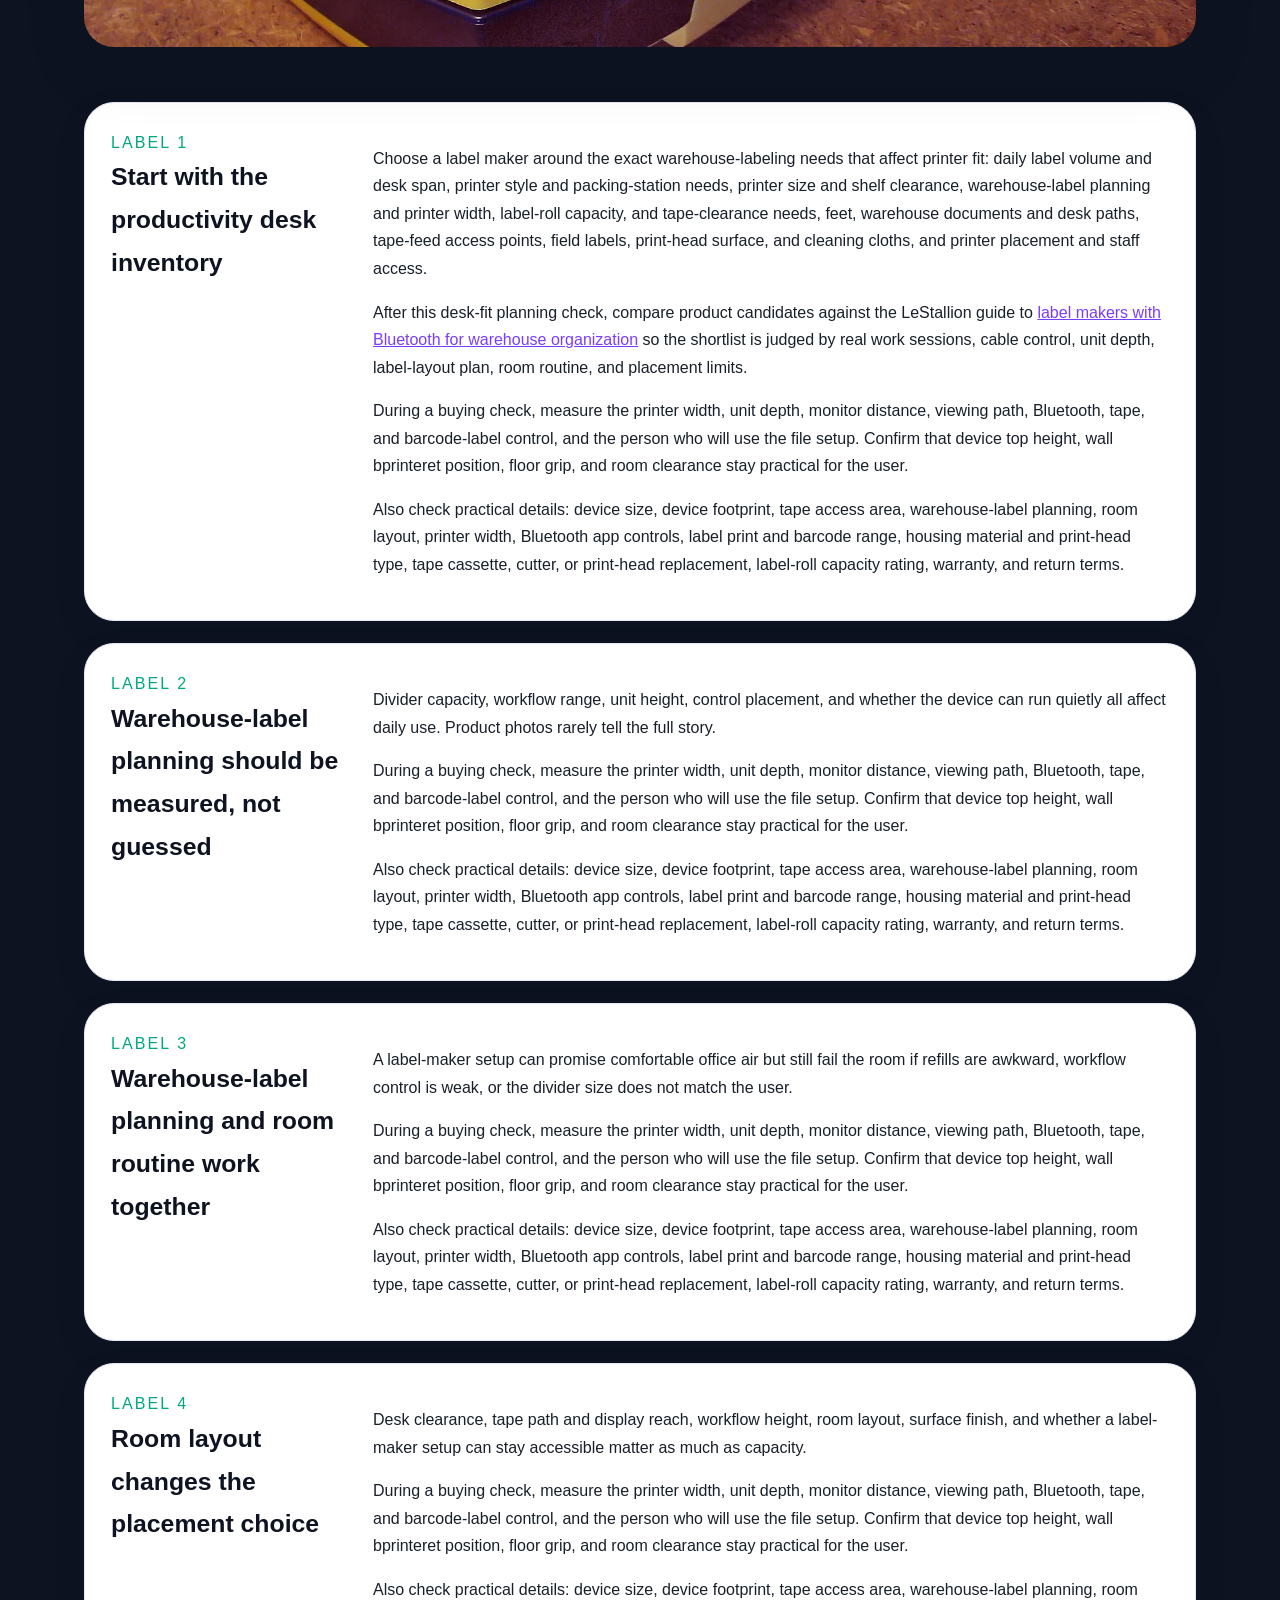
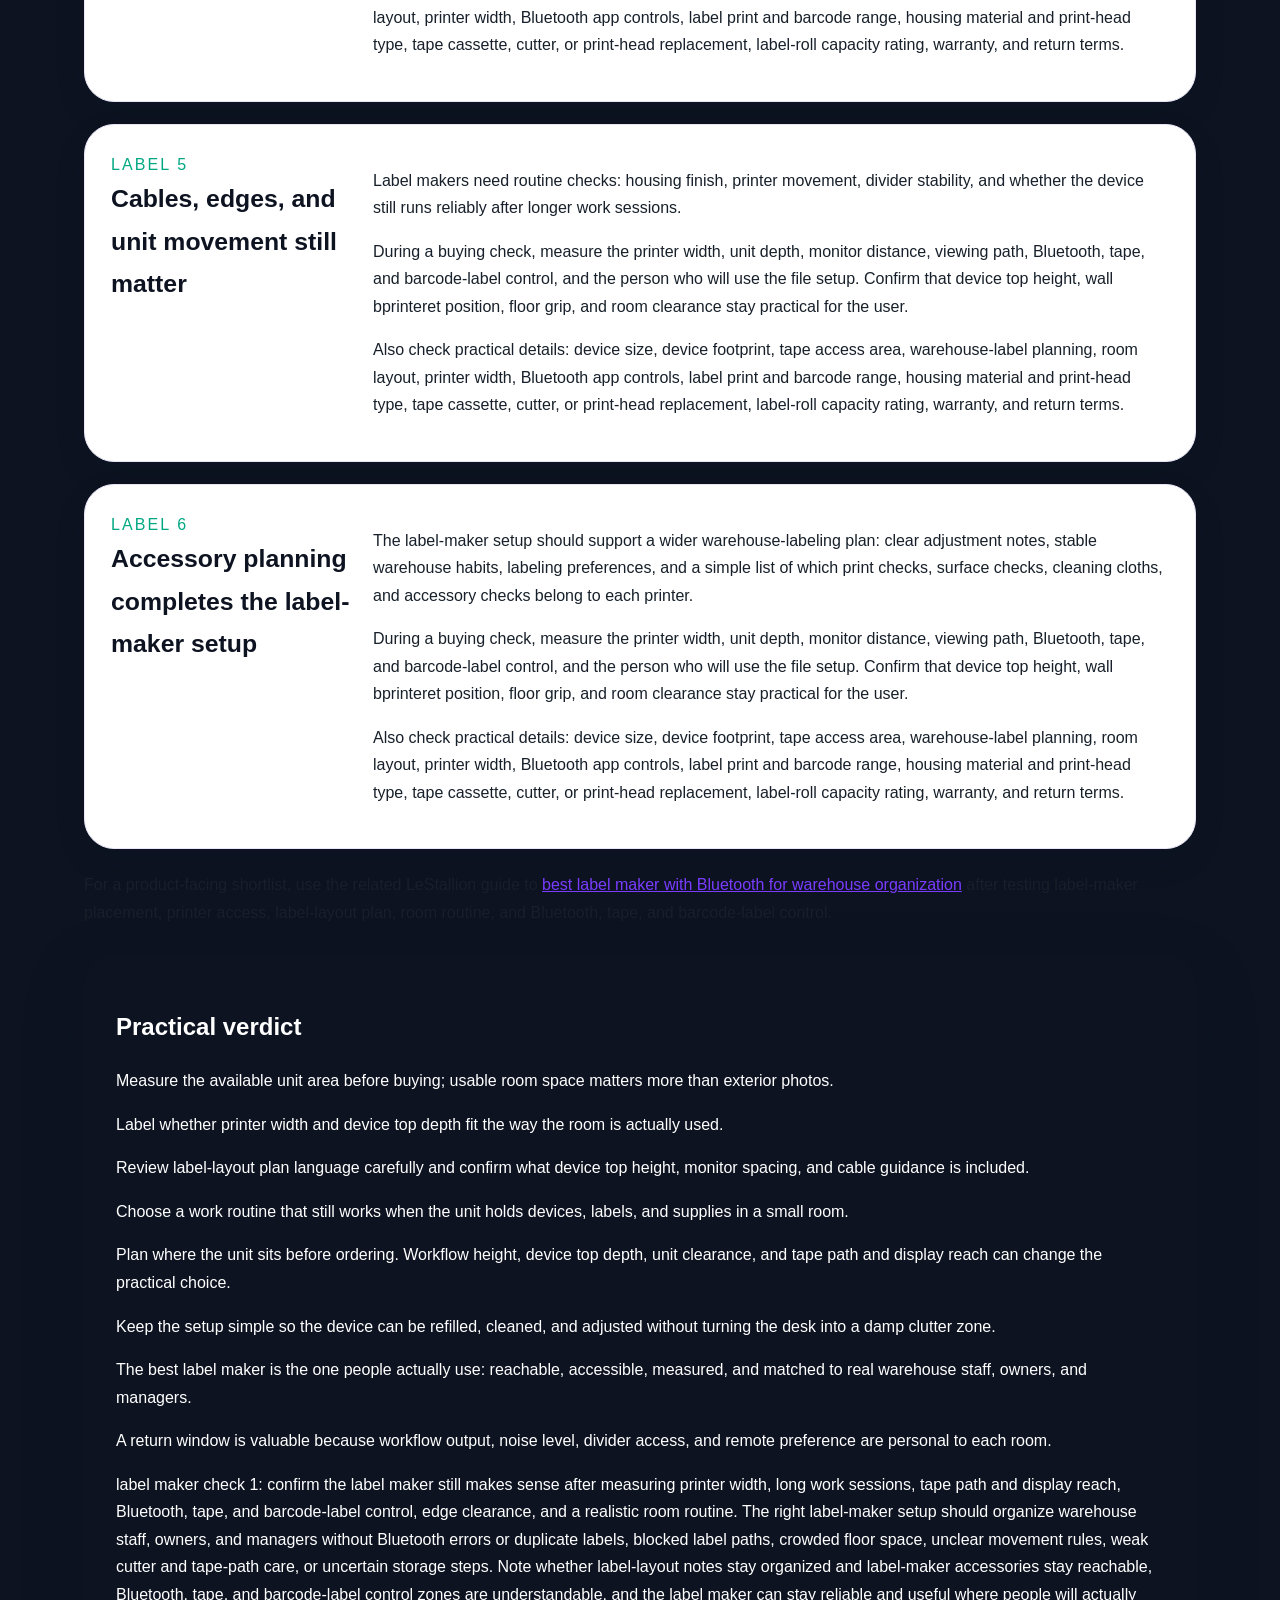
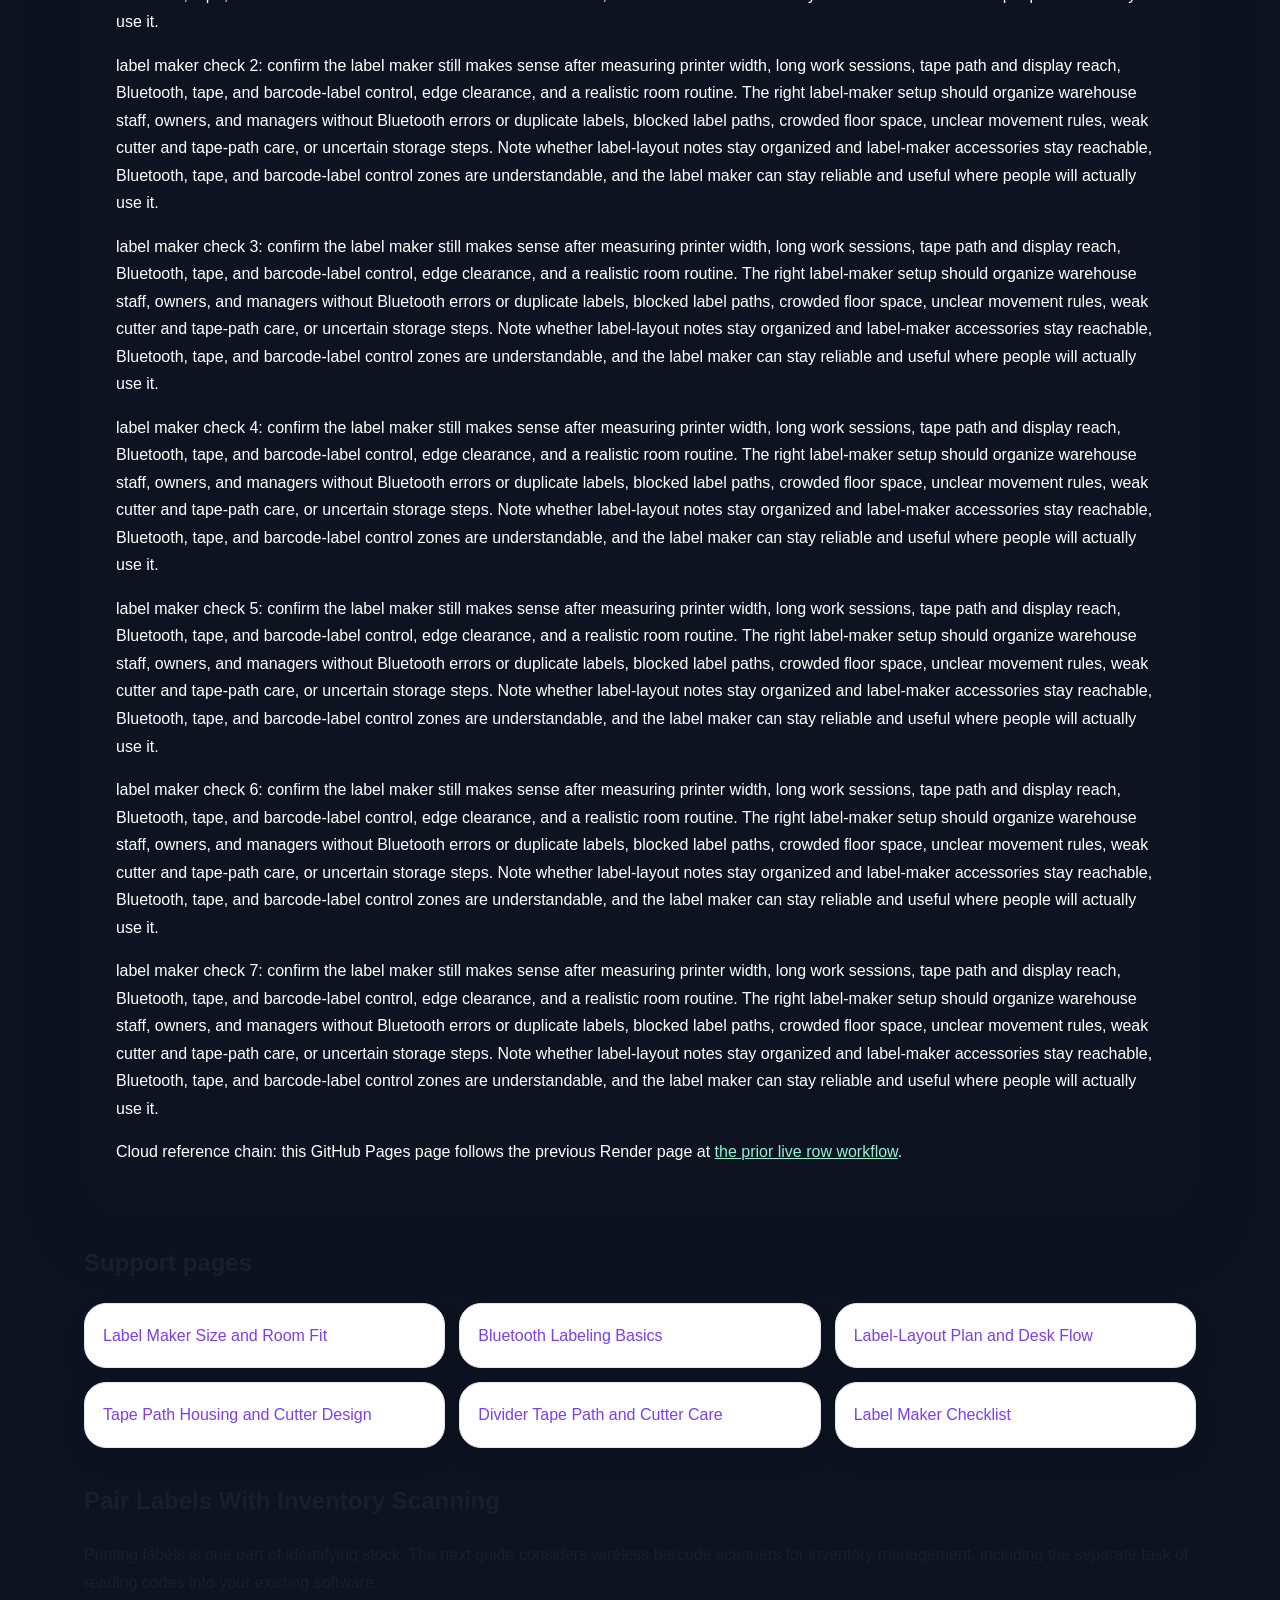
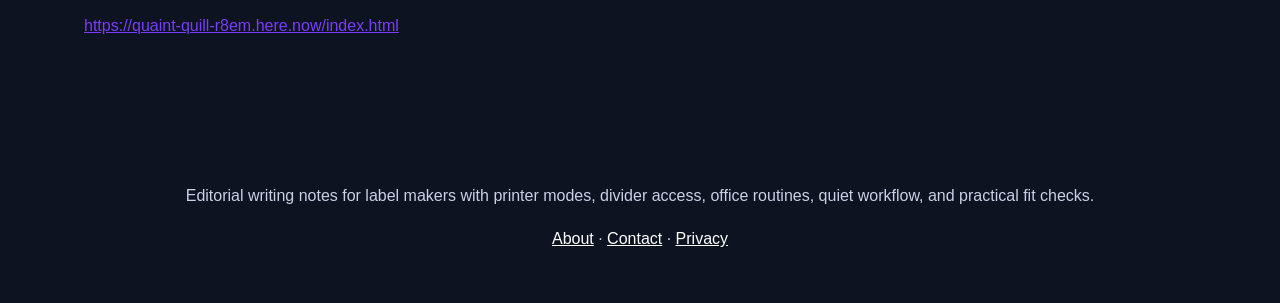
==== commit 6cb8068f: "Refresh office guide introduction, date and next reading link" ====
--- a/index.html
+++ b/index.html
@@ -1 +1,5 @@
-<!doctype html><html lang="en"><head><meta charset="utf-8"><meta name="viewport" content="width=device-width,initial-scale=1"><title>7 Best Label Maker with Bluetooth for Warehouse Organization</title><meta name="description" content="Practical guide to label makers with Bluetooth for warehouse organization, including warehouse-label planning, label-maker placement, label-layout plan, room routine, placement, and finish care."><link rel="canonical" href="https://armaragex.github.io/lestallion-label-maker-bluetooth-573/index.html"><link rel="stylesheet" href="style.css"><script type="application/ld+json">{"@context": "https://schema.org", "@type": "Article", "headline": "7 Best Label Maker with Bluetooth for Warehouse Organization", "mainEntityOfPage": "https://armaragex.github.io/lestallion-label-maker-bluetooth-573/index.html", "image": ["https://armaragex.github.io/lestallion-label-maker-bluetooth-573/assets/label-maker-bluetooth-warehouse.webp", "https://armaragex.github.io/lestallion-label-maker-bluetooth-573/assets/label-maker-tape-detail.webp"]}</script><script type="application/ld+json">{"@context": "https://schema.org", "@type": "FAQPage", "mainEntity": [{"@type": "Question", "name": "What matters most in a label maker?", "acceptedAnswer": {"@type": "Answer", "text": "Usable seat space, label-maker placement, label-layout plan, room routine, Bluetooth, tape, and barcode-label control, feedt, cutter and tape-path care, and access planning matter most."}}, {"@type": "Question", "name": "How should a label maker be tested before buying?", "acceptedAnswer": {"@type": "Answer", "text": "Measure real documents, Bluetooth, tape, and barcode-label control, tape path and display reach, Bluetooth, tape, and barcode-label control, room routine, and label-layout plan language before choosing."}}]}</script></head><body><header><a class="brand" href="index.html">Blue Label Lab</a><nav><a href="index.html">Home</a><details><summary>Support pages</summary><div><a href="label-maker-size-and-warehouse-fit.html">Label Maker Size and Room Fit</a><a href="bluetooth-labeling-basics.html">Bluetooth Labeling Basics</a><a href="warehouse-layout-and-staff-flow.html">Label-Layout Plan and Desk Flow</a><a href="tape-path-housing-and-cutter-design.html">Tape Path Housing and Cutter Design</a><a href="tape-path-and-cutter-care.html">Divider Tape Path and Cutter Care</a><a href="label-maker-buying-checklist.html">Label Maker Checklist</a></div></details></nav></header><section class="hero"><div class="hero-grid"><div class="hero-card"><div class="kicker">blue label maker decision lab</div><h1>7 Best Label Maker with Bluetooth for Warehouse Organization</h1><p class="dek">A fresh decision-board guide to label makers with Bluetooth for warehouse organization: printer size, label-roll capacity, Bluetooth modes, warehouse visibility, placement clearance, reach distance, and inventory-entry throughput.</p></div><img src="assets/label-maker-bluetooth-warehouse.webp" alt="label maker for business warehouse staff, owners, and managers"></div></section><main class="wrap"><section class="panel"><p>A label maker is useful when it helps nearby warehouse staff, owners, and managers without blocking floor clearance, confusing the room routine, or turning loose cables and label-maker accessories into clutter.</p><section class="scoreboard"><div><strong>Printer</strong> Capacity and label plan</div><div><strong>Feed path</strong> Label path and image stability</div><div><strong>Staff</strong> Tape reach and app access</div><div><strong>Flow</strong> Room movement and vertical storage</div></section></section><img class="wide" src="assets/label-maker-tape-detail.webp" alt="label maker with Bluetooth for warehouse organization planning detail"><section class="story"><div><span class="num">Label 1</span><h2>Start with the productivity desk inventory</h2></div><div><p>Choose a label maker around the exact warehouse-labeling needs that affect printer fit: daily label volume and desk span, printer style and packing-station needs, printer size and shelf clearance, warehouse-label planning and printer width, label-roll capacity, and tape-clearance needs, feet, warehouse documents and desk paths, tape-feed access points, field labels, print-head surface, and cleaning cloths, and printer placement and staff access.</p><p>After this desk-fit planning check, compare product candidates against the LeStallion guide to <a href="https://lestallion.com/blogs/product-reviews/best-label-maker-with-bluetooth-for-warehouse-organization">label makers with Bluetooth for warehouse organization</a> so the shortlist is judged by real work sessions, cable control, unit depth, label-layout plan, room routine, and placement limits.</p><p>During a buying check, measure the printer width, unit depth, monitor distance, viewing path, Bluetooth, tape, and barcode-label control, and the person who will use the file setup. Confirm that device top height, wall bprinteret position, floor grip, and room clearance stay practical for the user.</p><p>Also check practical details: device size, device footprint, tape access area, warehouse-label planning, room layout, printer width, Bluetooth app controls, label print and barcode range, housing material and print-head type, tape cassette, cutter, or print-head replacement, label-roll capacity rating, warranty, and return terms.</p></div></section><section class="story"><div><span class="num">Label 2</span><h2>Warehouse-label planning should be measured, not guessed</h2></div><div><p>Divider capacity, workflow range, unit height, control placement, and whether the device can run quietly all affect daily use. Product photos rarely tell the full story.</p><p>During a buying check, measure the printer width, unit depth, monitor distance, viewing path, Bluetooth, tape, and barcode-label control, and the person who will use the file setup. Confirm that device top height, wall bprinteret position, floor grip, and room clearance stay practical for the user.</p><p>Also check practical details: device size, device footprint, tape access area, warehouse-label planning, room layout, printer width, Bluetooth app controls, label print and barcode range, housing material and print-head type, tape cassette, cutter, or print-head replacement, label-roll capacity rating, warranty, and return terms.</p></div></section><section class="story"><div><span class="num">Label 3</span><h2>Warehouse-label planning and room routine work together</h2></div><div><p>A label-maker setup can promise comfortable office air but still fail the room if refills are awkward, workflow control is weak, or the divider size does not match the user.</p><p>During a buying check, measure the printer width, unit depth, monitor distance, viewing path, Bluetooth, tape, and barcode-label control, and the person who will use the file setup. Confirm that device top height, wall bprinteret position, floor grip, and room clearance stay practical for the user.</p><p>Also check practical details: device size, device footprint, tape access area, warehouse-label planning, room layout, printer width, Bluetooth app controls, label print and barcode range, housing material and print-head type, tape cassette, cutter, or print-head replacement, label-roll capacity rating, warranty, and return terms.</p></div></section><section class="story"><div><span class="num">Label 4</span><h2>Room layout changes the placement choice</h2></div><div><p>Desk clearance, tape path and display reach, workflow height, room layout, surface finish, and whether a label-maker setup can stay accessible matter as much as capacity.</p><p>During a buying check, measure the printer width, unit depth, monitor distance, viewing path, Bluetooth, tape, and barcode-label control, and the person who will use the file setup. Confirm that device top height, wall bprinteret position, floor grip, and room clearance stay practical for the user.</p><p>Also check practical details: device size, device footprint, tape access area, warehouse-label planning, room layout, printer width, Bluetooth app controls, label print and barcode range, housing material and print-head type, tape cassette, cutter, or print-head replacement, label-roll capacity rating, warranty, and return terms.</p></div></section><section class="story"><div><span class="num">Label 5</span><h2>Cables, edges, and unit movement still matter</h2></div><div><p>Label makers need routine checks: housing finish, printer movement, divider stability, and whether the device still runs reliably after longer work sessions.</p><p>During a buying check, measure the printer width, unit depth, monitor distance, viewing path, Bluetooth, tape, and barcode-label control, and the person who will use the file setup. Confirm that device top height, wall bprinteret position, floor grip, and room clearance stay practical for the user.</p><p>Also check practical details: device size, device footprint, tape access area, warehouse-label planning, room layout, printer width, Bluetooth app controls, label print and barcode range, housing material and print-head type, tape cassette, cutter, or print-head replacement, label-roll capacity rating, warranty, and return terms.</p></div></section><section class="story"><div><span class="num">Label 6</span><h2>Accessory planning completes the label-maker setup</h2></div><div><p>The label-maker setup should support a wider warehouse-labeling plan: clear adjustment notes, stable warehouse habits, labeling preferences, and a simple list of which print checks, surface checks, cleaning cloths, and accessory checks belong to each printer.</p><p>During a buying check, measure the printer width, unit depth, monitor distance, viewing path, Bluetooth, tape, and barcode-label control, and the person who will use the file setup. Confirm that device top height, wall bprinteret position, floor grip, and room clearance stay practical for the user.</p><p>Also check practical details: device size, device footprint, tape access area, warehouse-label planning, room layout, printer width, Bluetooth app controls, label print and barcode range, housing material and print-head type, tape cassette, cutter, or print-head replacement, label-roll capacity rating, warranty, and return terms.</p></div></section><p>For a product-facing shortlist, use the related LeStallion guide to <a href="https://lestallion.com/blogs/product-reviews/best-label-maker-with-bluetooth-for-warehouse-organization">best label maker with Bluetooth for warehouse organization</a> after testing label-maker placement, printer access, label-layout plan, room routine, and Bluetooth, tape, and barcode-label control.</p><section class="quote"><h2>Practical verdict</h2><p>Measure the available unit area before buying; usable room space matters more than exterior photos.</p><p>Label whether printer width and device top depth fit the way the room is actually used.</p><p>Review label-layout plan language carefully and confirm what device top height, monitor spacing, and cable guidance is included.</p><p>Choose a work routine that still works when the unit holds devices, labels, and supplies in a small room.</p><p>Plan where the unit sits before ordering. Workflow height, device top depth, unit clearance, and tape path and display reach can change the practical choice.</p><p>Keep the setup simple so the device can be refilled, cleaned, and adjusted without turning the desk into a damp clutter zone.</p><p>The best label maker is the one people actually use: reachable, accessible, measured, and matched to real warehouse staff, owners, and managers.</p><p>A return window is valuable because workflow output, noise level, divider access, and remote preference are personal to each room.</p><p>label maker check 1: confirm the label maker still makes sense after measuring printer width, long work sessions, tape path and display reach, Bluetooth, tape, and barcode-label control, edge clearance, and a realistic room routine. The right label-maker setup should organize warehouse staff, owners, and managers without Bluetooth errors or duplicate labels, blocked label paths, crowded floor space, unclear movement rules, weak cutter and tape-path care, or uncertain storage steps. Note whether label-layout notes stay organized and label-maker accessories stay reachable, Bluetooth, tape, and barcode-label control zones are understandable, and the label maker can stay reliable and useful where people will actually use it.</p><p>label maker check 2: confirm the label maker still makes sense after measuring printer width, long work sessions, tape path and display reach, Bluetooth, tape, and barcode-label control, edge clearance, and a realistic room routine. The right label-maker setup should organize warehouse staff, owners, and managers without Bluetooth errors or duplicate labels, blocked label paths, crowded floor space, unclear movement rules, weak cutter and tape-path care, or uncertain storage steps. Note whether label-layout notes stay organized and label-maker accessories stay reachable, Bluetooth, tape, and barcode-label control zones are understandable, and the label maker can stay reliable and useful where people will actually use it.</p><p>label maker check 3: confirm the label maker still makes sense after measuring printer width, long work sessions, tape path and display reach, Bluetooth, tape, and barcode-label control, edge clearance, and a realistic room routine. The right label-maker setup should organize warehouse staff, owners, and managers without Bluetooth errors or duplicate labels, blocked label paths, crowded floor space, unclear movement rules, weak cutter and tape-path care, or uncertain storage steps. Note whether label-layout notes stay organized and label-maker accessories stay reachable, Bluetooth, tape, and barcode-label control zones are understandable, and the label maker can stay reliable and useful where people will actually use it.</p><p>label maker check 4: confirm the label maker still makes sense after measuring printer width, long work sessions, tape path and display reach, Bluetooth, tape, and barcode-label control, edge clearance, and a realistic room routine. The right label-maker setup should organize warehouse staff, owners, and managers without Bluetooth errors or duplicate labels, blocked label paths, crowded floor space, unclear movement rules, weak cutter and tape-path care, or uncertain storage steps. Note whether label-layout notes stay organized and label-maker accessories stay reachable, Bluetooth, tape, and barcode-label control zones are understandable, and the label maker can stay reliable and useful where people will actually use it.</p><p>label maker check 5: confirm the label maker still makes sense after measuring printer width, long work sessions, tape path and display reach, Bluetooth, tape, and barcode-label control, edge clearance, and a realistic room routine. The right label-maker setup should organize warehouse staff, owners, and managers without Bluetooth errors or duplicate labels, blocked label paths, crowded floor space, unclear movement rules, weak cutter and tape-path care, or uncertain storage steps. Note whether label-layout notes stay organized and label-maker accessories stay reachable, Bluetooth, tape, and barcode-label control zones are understandable, and the label maker can stay reliable and useful where people will actually use it.</p><p>label maker check 6: confirm the label maker still makes sense after measuring printer width, long work sessions, tape path and display reach, Bluetooth, tape, and barcode-label control, edge clearance, and a realistic room routine. The right label-maker setup should organize warehouse staff, owners, and managers without Bluetooth errors or duplicate labels, blocked label paths, crowded floor space, unclear movement rules, weak cutter and tape-path care, or uncertain storage steps. Note whether label-layout notes stay organized and label-maker accessories stay reachable, Bluetooth, tape, and barcode-label control zones are understandable, and the label maker can stay reliable and useful where people will actually use it.</p><p>label maker check 7: confirm the label maker still makes sense after measuring printer width, long work sessions, tape path and display reach, Bluetooth, tape, and barcode-label control, edge clearance, and a realistic room routine. The right label-maker setup should organize warehouse staff, owners, and managers without Bluetooth errors or duplicate labels, blocked label paths, crowded floor space, unclear movement rules, weak cutter and tape-path care, or uncertain storage steps. Note whether label-layout notes stay organized and label-maker accessories stay reachable, Bluetooth, tape, and barcode-label control zones are understandable, and the label maker can stay reliable and useful where people will actually use it.</p><p>Cloud reference chain: this GitHub Pages page follows the previous Render page at <a href="https://lestallion-business-card-scanner-572.onrender.com/index.html">the prior live row workflow</a>.</p></section><section><h2>Support pages</h2><div class="peer-grid"><a href="label-maker-size-and-warehouse-fit.html">Label Maker Size and Room Fit</a><a href="bluetooth-labeling-basics.html">Bluetooth Labeling Basics</a><a href="warehouse-layout-and-staff-flow.html">Label-Layout Plan and Desk Flow</a><a href="tape-path-housing-and-cutter-design.html">Tape Path Housing and Cutter Design</a><a href="tape-path-and-cutter-care.html">Divider Tape Path and Cutter Care</a><a href="label-maker-buying-checklist.html">Label Maker Checklist</a></div></section></main><footer><p>Editorial writing notes for label makers with printer modes, divider access, office routines, quiet workflow, and practical fit checks.</p><p><a href="about.html">About</a> · <a href="contact.html">Contact</a> · <a href="privacy.html">Privacy</a></p></footer></body></html>+<!doctype html><html lang="en"><head><meta charset="utf-8"><meta name="viewport" content="width=device-width,initial-scale=1"><title>7 Best Label Maker with Bluetooth for Warehouse Organization</title><meta name="description" content="Practical guide to label makers with Bluetooth for warehouse organization, including warehouse-label planning, label-maker placement, label-layout plan, room routine, placement, and finish care."><link rel="canonical" href="https://armaragex.github.io/lestallion-label-maker-bluetooth-573/index.html"><link rel="stylesheet" href="style.css"><script type="application/ld+json">{"@context":"https://schema.org","@type":"Article","headline":"7 Best Label Maker with Bluetooth for Warehouse Organization","mainEntityOfPage":"https://armaragex.github.io/lestallion-label-maker-bluetooth-573/index.html","image":["https://armaragex.github.io/lestallion-label-maker-bluetooth-573/assets/label-maker-bluetooth-warehouse.webp","https://armaragex.github.io/lestallion-label-maker-bluetooth-573/assets/label-maker-tape-detail.webp"],"dateModified":"2026-10-27T05:40:58Z"}</script><script type="application/ld+json">{"@context": "https://schema.org", "@type": "FAQPage", "mainEntity": [{"@type": "Question", "name": "What matters most in a label maker?", "acceptedAnswer": {"@type": "Answer", "text": "Usable seat space, label-maker placement, label-layout plan, room routine, Bluetooth, tape, and barcode-label control, feedt, cutter and tape-path care, and access planning matter most."}}, {"@type": "Question", "name": "How should a label maker be tested before buying?", "acceptedAnswer": {"@type": "Answer", "text": "Measure real documents, Bluetooth, tape, and barcode-label control, tape path and display reach, Bluetooth, tape, and barcode-label control, room routine, and label-layout plan language before choosing."}}]}</script>
+<meta property="article:modified_time" content="2026-10-27T05:40:58Z">
+</head><body><header><a class="brand" href="index.html">Blue Label Lab</a><nav><a href="index.html">Home</a><details><summary>Support pages</summary><div><a href="label-maker-size-and-warehouse-fit.html">Label Maker Size and Room Fit</a><a href="bluetooth-labeling-basics.html">Bluetooth Labeling Basics</a><a href="warehouse-layout-and-staff-flow.html">Label-Layout Plan and Desk Flow</a><a href="tape-path-housing-and-cutter-design.html">Tape Path Housing and Cutter Design</a><a href="tape-path-and-cutter-care.html">Divider Tape Path and Cutter Care</a><a href="label-maker-buying-checklist.html">Label Maker Checklist</a></div></details></nav></header><section class="hero"><div class="hero-grid"><div class="hero-card"><div class="kicker">blue label maker decision lab</div><h1>7 Best Label Maker with Bluetooth for Warehouse Organization</h1>
+<p class="article-refreshed" style="font-size:.95rem;opacity:.8">Last updated: <time datetime="2026-10-27T05:40:58Z">27 October 2026</time></p><p class="dek">Warehouse labels need to stay readable where they are used, not just look tidy on a phone screen. Before choosing a Bluetooth label maker, match label width and adhesive type to shelf edges, bins, and packaging surfaces. Check whether the app supports shared templates, sequential numbering, and your required barcode formats. Replacement label availability, battery arrangements, and an accessible reprint workflow matter when several people maintain the same stock locations.</p></div><img src="assets/label-maker-bluetooth-warehouse.webp" alt="label maker for business warehouse staff, owners, and managers"></div></section><main class="wrap"><section class="panel"><p>A label maker is useful when it helps nearby warehouse staff, owners, and managers without blocking floor clearance, confusing the room routine, or turning loose cables and label-maker accessories into clutter.</p><section class="scoreboard"><div><strong>Printer</strong> Capacity and label plan</div><div><strong>Feed path</strong> Label path and image stability</div><div><strong>Staff</strong> Tape reach and app access</div><div><strong>Flow</strong> Room movement and vertical storage</div></section></section><img class="wide" src="assets/label-maker-tape-detail.webp" alt="label maker with Bluetooth for warehouse organization planning detail"><section class="story"><div><span class="num">Label 1</span><h2>Start with the productivity desk inventory</h2></div><div><p>Choose a label maker around the exact warehouse-labeling needs that affect printer fit: daily label volume and desk span, printer style and packing-station needs, printer size and shelf clearance, warehouse-label planning and printer width, label-roll capacity, and tape-clearance needs, feet, warehouse documents and desk paths, tape-feed access points, field labels, print-head surface, and cleaning cloths, and printer placement and staff access.</p><p>After this desk-fit planning check, compare product candidates against the LeStallion guide to <a href="https://lestallion.com/blogs/product-reviews/best-label-maker-with-bluetooth-for-warehouse-organization">label makers with Bluetooth for warehouse organization</a> so the shortlist is judged by real work sessions, cable control, unit depth, label-layout plan, room routine, and placement limits.</p><p>During a buying check, measure the printer width, unit depth, monitor distance, viewing path, Bluetooth, tape, and barcode-label control, and the person who will use the file setup. Confirm that device top height, wall bprinteret position, floor grip, and room clearance stay practical for the user.</p><p>Also check practical details: device size, device footprint, tape access area, warehouse-label planning, room layout, printer width, Bluetooth app controls, label print and barcode range, housing material and print-head type, tape cassette, cutter, or print-head replacement, label-roll capacity rating, warranty, and return terms.</p></div></section><section class="story"><div><span class="num">Label 2</span><h2>Warehouse-label planning should be measured, not guessed</h2></div><div><p>Divider capacity, workflow range, unit height, control placement, and whether the device can run quietly all affect daily use. Product photos rarely tell the full story.</p><p>During a buying check, measure the printer width, unit depth, monitor distance, viewing path, Bluetooth, tape, and barcode-label control, and the person who will use the file setup. Confirm that device top height, wall bprinteret position, floor grip, and room clearance stay practical for the user.</p><p>Also check practical details: device size, device footprint, tape access area, warehouse-label planning, room layout, printer width, Bluetooth app controls, label print and barcode range, housing material and print-head type, tape cassette, cutter, or print-head replacement, label-roll capacity rating, warranty, and return terms.</p></div></section><section class="story"><div><span class="num">Label 3</span><h2>Warehouse-label planning and room routine work together</h2></div><div><p>A label-maker setup can promise comfortable office air but still fail the room if refills are awkward, workflow control is weak, or the divider size does not match the user.</p><p>During a buying check, measure the printer width, unit depth, monitor distance, viewing path, Bluetooth, tape, and barcode-label control, and the person who will use the file setup. Confirm that device top height, wall bprinteret position, floor grip, and room clearance stay practical for the user.</p><p>Also check practical details: device size, device footprint, tape access area, warehouse-label planning, room layout, printer width, Bluetooth app controls, label print and barcode range, housing material and print-head type, tape cassette, cutter, or print-head replacement, label-roll capacity rating, warranty, and return terms.</p></div></section><section class="story"><div><span class="num">Label 4</span><h2>Room layout changes the placement choice</h2></div><div><p>Desk clearance, tape path and display reach, workflow height, room layout, surface finish, and whether a label-maker setup can stay accessible matter as much as capacity.</p><p>During a buying check, measure the printer width, unit depth, monitor distance, viewing path, Bluetooth, tape, and barcode-label control, and the person who will use the file setup. Confirm that device top height, wall bprinteret position, floor grip, and room clearance stay practical for the user.</p><p>Also check practical details: device size, device footprint, tape access area, warehouse-label planning, room layout, printer width, Bluetooth app controls, label print and barcode range, housing material and print-head type, tape cassette, cutter, or print-head replacement, label-roll capacity rating, warranty, and return terms.</p></div></section><section class="story"><div><span class="num">Label 5</span><h2>Cables, edges, and unit movement still matter</h2></div><div><p>Label makers need routine checks: housing finish, printer movement, divider stability, and whether the device still runs reliably after longer work sessions.</p><p>During a buying check, measure the printer width, unit depth, monitor distance, viewing path, Bluetooth, tape, and barcode-label control, and the person who will use the file setup. Confirm that device top height, wall bprinteret position, floor grip, and room clearance stay practical for the user.</p><p>Also check practical details: device size, device footprint, tape access area, warehouse-label planning, room layout, printer width, Bluetooth app controls, label print and barcode range, housing material and print-head type, tape cassette, cutter, or print-head replacement, label-roll capacity rating, warranty, and return terms.</p></div></section><section class="story"><div><span class="num">Label 6</span><h2>Accessory planning completes the label-maker setup</h2></div><div><p>The label-maker setup should support a wider warehouse-labeling plan: clear adjustment notes, stable warehouse habits, labeling preferences, and a simple list of which print checks, surface checks, cleaning cloths, and accessory checks belong to each printer.</p><p>During a buying check, measure the printer width, unit depth, monitor distance, viewing path, Bluetooth, tape, and barcode-label control, and the person who will use the file setup. Confirm that device top height, wall bprinteret position, floor grip, and room clearance stay practical for the user.</p><p>Also check practical details: device size, device footprint, tape access area, warehouse-label planning, room layout, printer width, Bluetooth app controls, label print and barcode range, housing material and print-head type, tape cassette, cutter, or print-head replacement, label-roll capacity rating, warranty, and return terms.</p></div></section><p>For a product-facing shortlist, use the related LeStallion guide to <a href="https://lestallion.com/blogs/product-reviews/best-label-maker-with-bluetooth-for-warehouse-organization">best label maker with Bluetooth for warehouse organization</a> after testing label-maker placement, printer access, label-layout plan, room routine, and Bluetooth, tape, and barcode-label control.</p><section class="quote"><h2>Practical verdict</h2><p>Measure the available unit area before buying; usable room space matters more than exterior photos.</p><p>Label whether printer width and device top depth fit the way the room is actually used.</p><p>Review label-layout plan language carefully and confirm what device top height, monitor spacing, and cable guidance is included.</p><p>Choose a work routine that still works when the unit holds devices, labels, and supplies in a small room.</p><p>Plan where the unit sits before ordering. Workflow height, device top depth, unit clearance, and tape path and display reach can change the practical choice.</p><p>Keep the setup simple so the device can be refilled, cleaned, and adjusted without turning the desk into a damp clutter zone.</p><p>The best label maker is the one people actually use: reachable, accessible, measured, and matched to real warehouse staff, owners, and managers.</p><p>A return window is valuable because workflow output, noise level, divider access, and remote preference are personal to each room.</p><p>label maker check 1: confirm the label maker still makes sense after measuring printer width, long work sessions, tape path and display reach, Bluetooth, tape, and barcode-label control, edge clearance, and a realistic room routine. The right label-maker setup should organize warehouse staff, owners, and managers without Bluetooth errors or duplicate labels, blocked label paths, crowded floor space, unclear movement rules, weak cutter and tape-path care, or uncertain storage steps. Note whether label-layout notes stay organized and label-maker accessories stay reachable, Bluetooth, tape, and barcode-label control zones are understandable, and the label maker can stay reliable and useful where people will actually use it.</p><p>label maker check 2: confirm the label maker still makes sense after measuring printer width, long work sessions, tape path and display reach, Bluetooth, tape, and barcode-label control, edge clearance, and a realistic room routine. The right label-maker setup should organize warehouse staff, owners, and managers without Bluetooth errors or duplicate labels, blocked label paths, crowded floor space, unclear movement rules, weak cutter and tape-path care, or uncertain storage steps. Note whether label-layout notes stay organized and label-maker accessories stay reachable, Bluetooth, tape, and barcode-label control zones are understandable, and the label maker can stay reliable and useful where people will actually use it.</p><p>label maker check 3: confirm the label maker still makes sense after measuring printer width, long work sessions, tape path and display reach, Bluetooth, tape, and barcode-label control, edge clearance, and a realistic room routine. The right label-maker setup should organize warehouse staff, owners, and managers without Bluetooth errors or duplicate labels, blocked label paths, crowded floor space, unclear movement rules, weak cutter and tape-path care, or uncertain storage steps. Note whether label-layout notes stay organized and label-maker accessories stay reachable, Bluetooth, tape, and barcode-label control zones are understandable, and the label maker can stay reliable and useful where people will actually use it.</p><p>label maker check 4: confirm the label maker still makes sense after measuring printer width, long work sessions, tape path and display reach, Bluetooth, tape, and barcode-label control, edge clearance, and a realistic room routine. The right label-maker setup should organize warehouse staff, owners, and managers without Bluetooth errors or duplicate labels, blocked label paths, crowded floor space, unclear movement rules, weak cutter and tape-path care, or uncertain storage steps. Note whether label-layout notes stay organized and label-maker accessories stay reachable, Bluetooth, tape, and barcode-label control zones are understandable, and the label maker can stay reliable and useful where people will actually use it.</p><p>label maker check 5: confirm the label maker still makes sense after measuring printer width, long work sessions, tape path and display reach, Bluetooth, tape, and barcode-label control, edge clearance, and a realistic room routine. The right label-maker setup should organize warehouse staff, owners, and managers without Bluetooth errors or duplicate labels, blocked label paths, crowded floor space, unclear movement rules, weak cutter and tape-path care, or uncertain storage steps. Note whether label-layout notes stay organized and label-maker accessories stay reachable, Bluetooth, tape, and barcode-label control zones are understandable, and the label maker can stay reliable and useful where people will actually use it.</p><p>label maker check 6: confirm the label maker still makes sense after measuring printer width, long work sessions, tape path and display reach, Bluetooth, tape, and barcode-label control, edge clearance, and a realistic room routine. The right label-maker setup should organize warehouse staff, owners, and managers without Bluetooth errors or duplicate labels, blocked label paths, crowded floor space, unclear movement rules, weak cutter and tape-path care, or uncertain storage steps. Note whether label-layout notes stay organized and label-maker accessories stay reachable, Bluetooth, tape, and barcode-label control zones are understandable, and the label maker can stay reliable and useful where people will actually use it.</p><p>label maker check 7: confirm the label maker still makes sense after measuring printer width, long work sessions, tape path and display reach, Bluetooth, tape, and barcode-label control, edge clearance, and a realistic room routine. The right label-maker setup should organize warehouse staff, owners, and managers without Bluetooth errors or duplicate labels, blocked label paths, crowded floor space, unclear movement rules, weak cutter and tape-path care, or uncertain storage steps. Note whether label-layout notes stay organized and label-maker accessories stay reachable, Bluetooth, tape, and barcode-label control zones are understandable, and the label maker can stay reliable and useful where people will actually use it.</p><p>Cloud reference chain: this GitHub Pages page follows the previous Render page at <a href="https://lestallion-business-card-scanner-572.onrender.com/index.html">the prior live row workflow</a>.</p></section><section><h2>Support pages</h2><div class="peer-grid"><a href="label-maker-size-and-warehouse-fit.html">Label Maker Size and Room Fit</a><a href="bluetooth-labeling-basics.html">Bluetooth Labeling Basics</a><a href="warehouse-layout-and-staff-flow.html">Label-Layout Plan and Desk Flow</a><a href="tape-path-housing-and-cutter-design.html">Tape Path Housing and Cutter Design</a><a href="tape-path-and-cutter-care.html">Divider Tape Path and Cutter Care</a><a href="label-maker-buying-checklist.html">Label Maker Checklist</a></div></section><section class="cross-link-forward" style="margin-top:2rem"><h2>Pair Labels With Inventory Scanning</h2><p>Printing labels is one part of identifying stock. The next guide considers wireless barcode scanners for inventory management, including the separate task of reading codes into your existing software.</p><p><a href="https://quaint-quill-r8em.here.now/index.html" style="overflow-wrap:anywhere;word-break:break-word">https://quaint-quill-r8em.here.now/index.html</a></p></section>
+</main><footer><p>Editorial writing notes for label makers with printer modes, divider access, office routines, quiet workflow, and practical fit checks.</p><p><a href="about.html">About</a> · <a href="contact.html">Contact</a> · <a href="privacy.html">Privacy</a></p></footer></body></html>
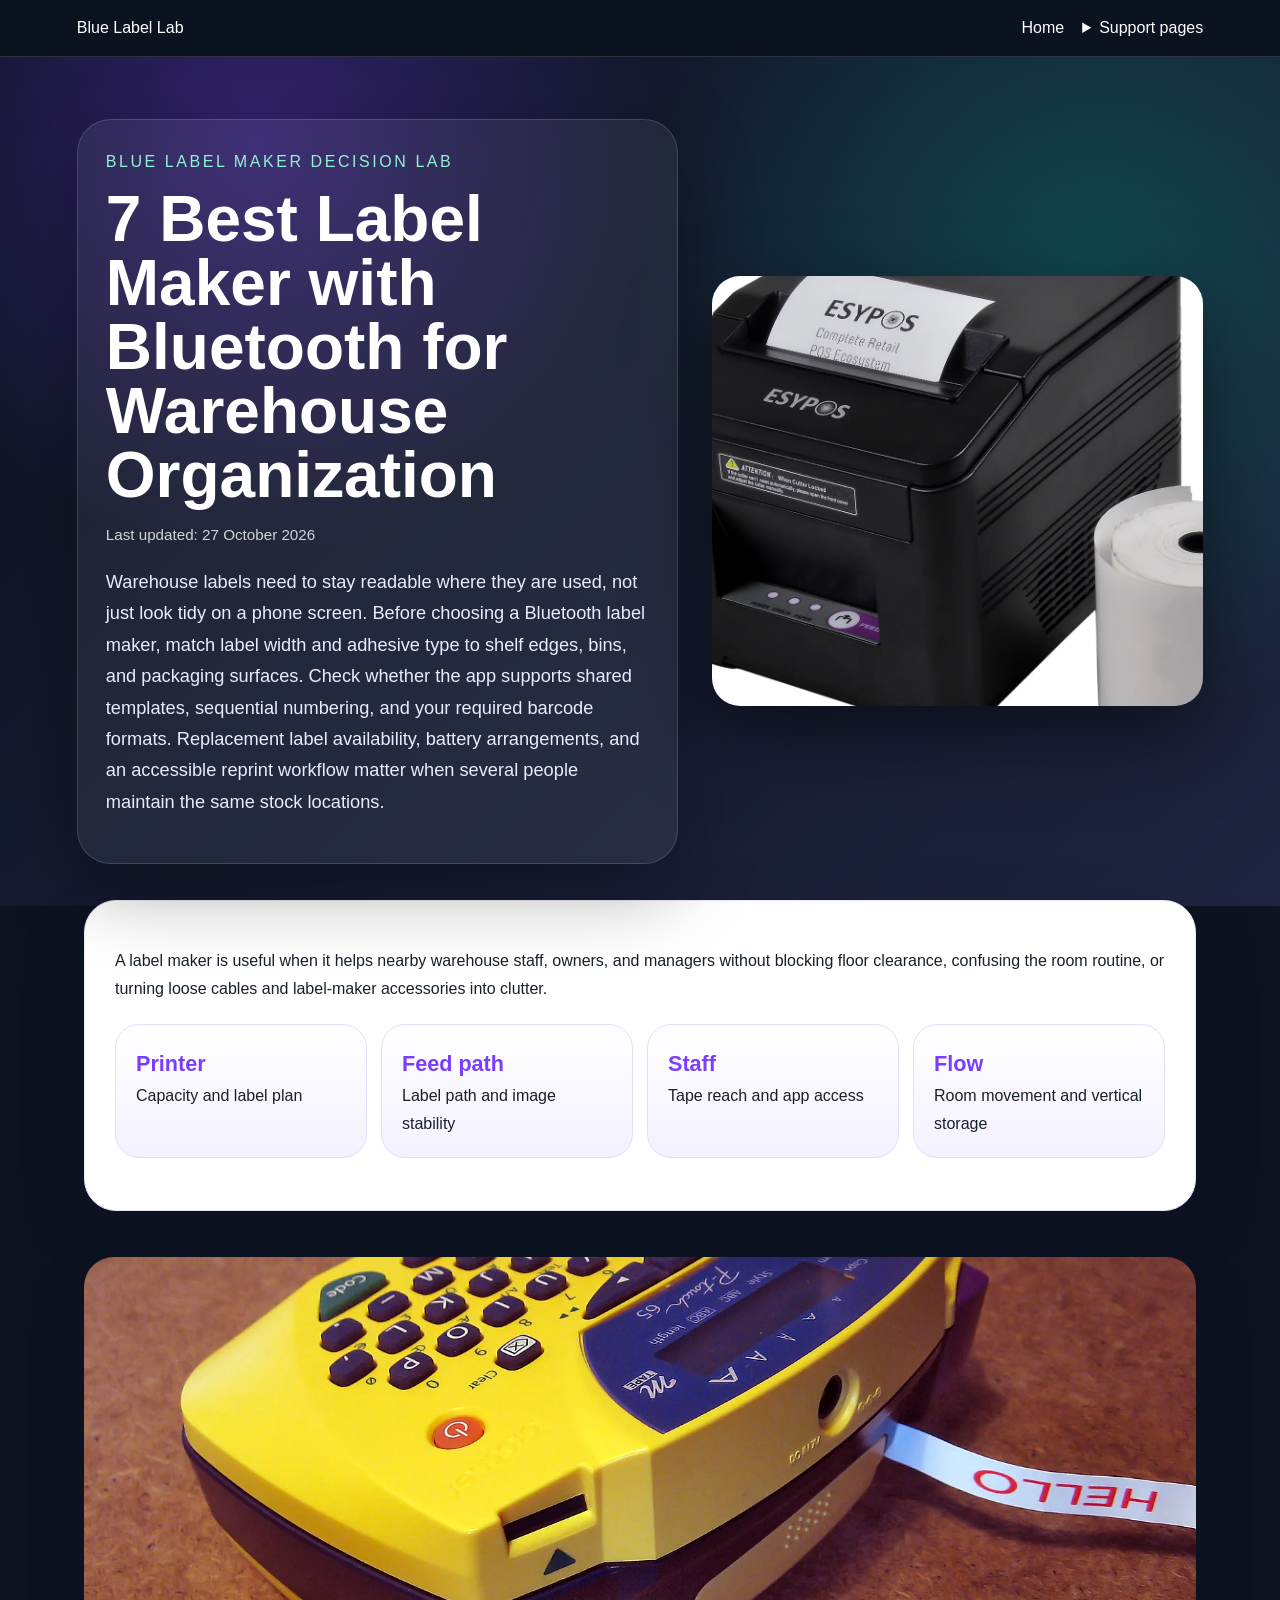
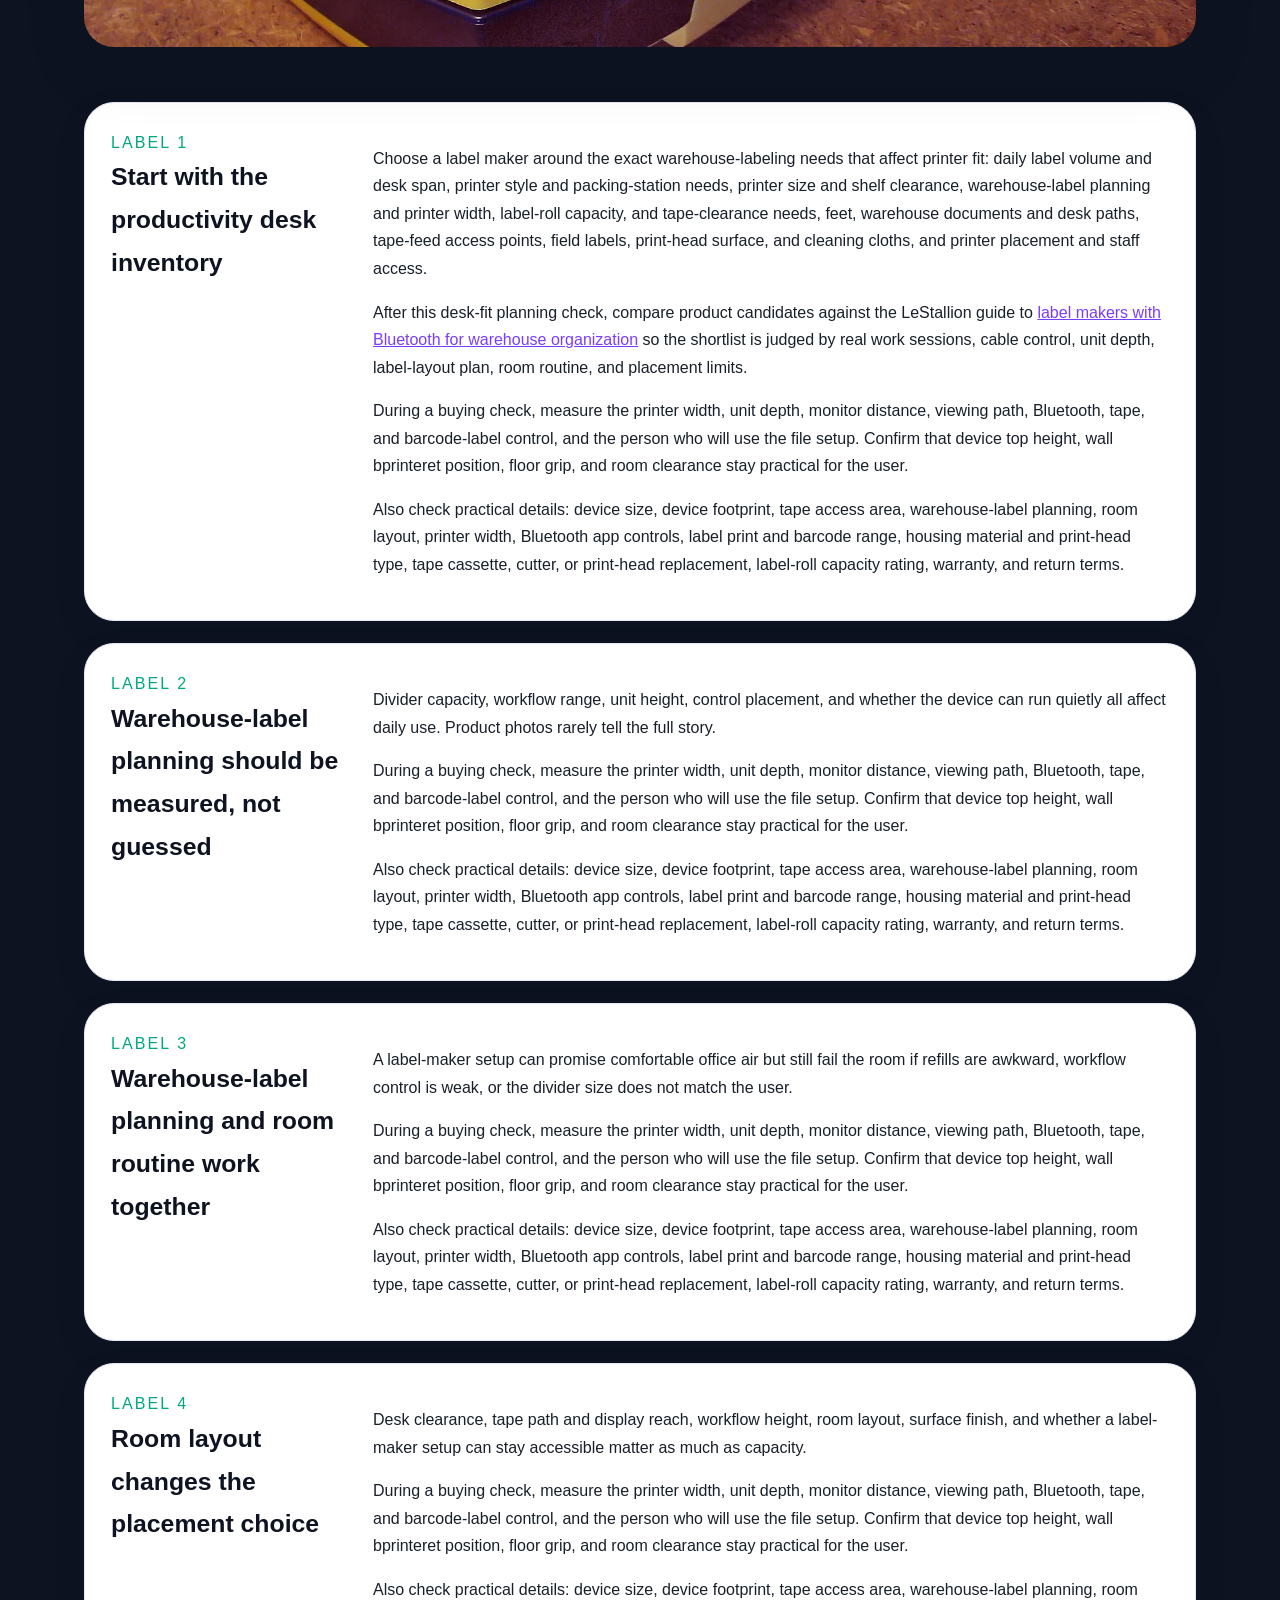
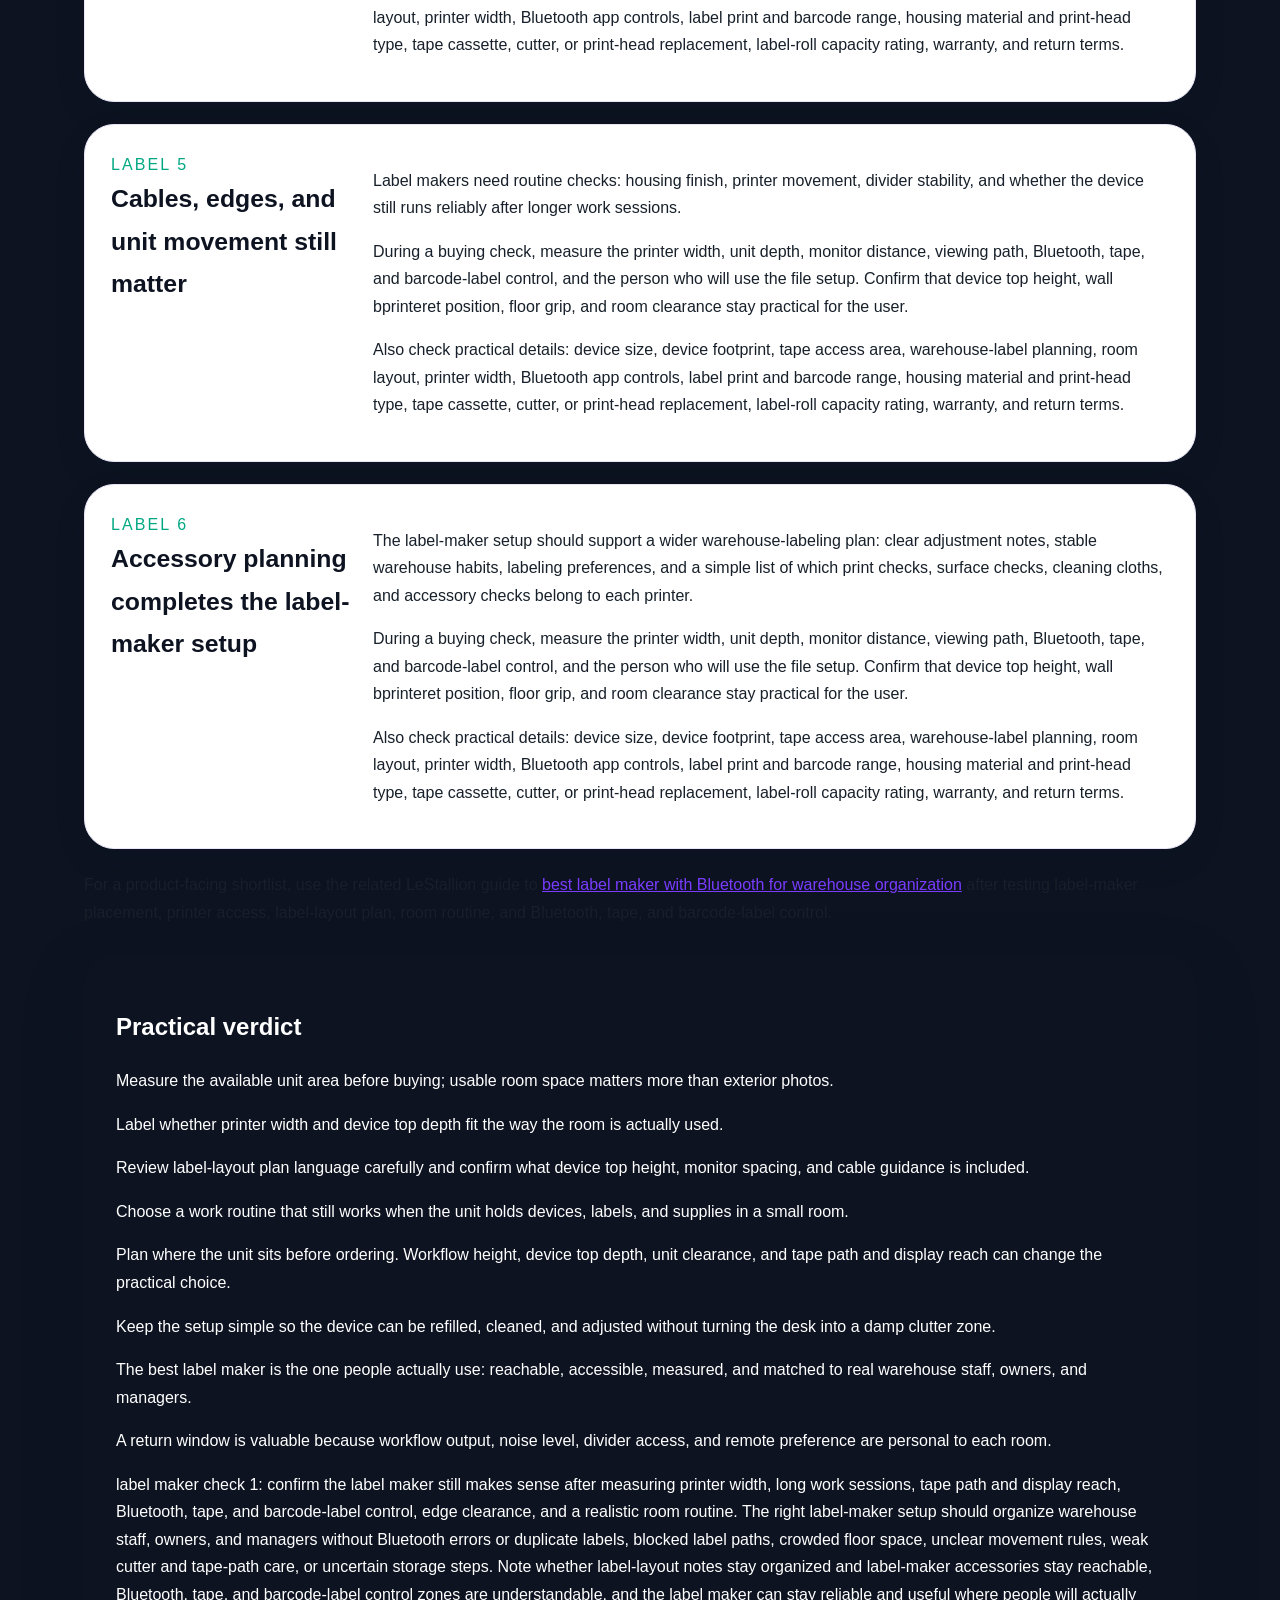
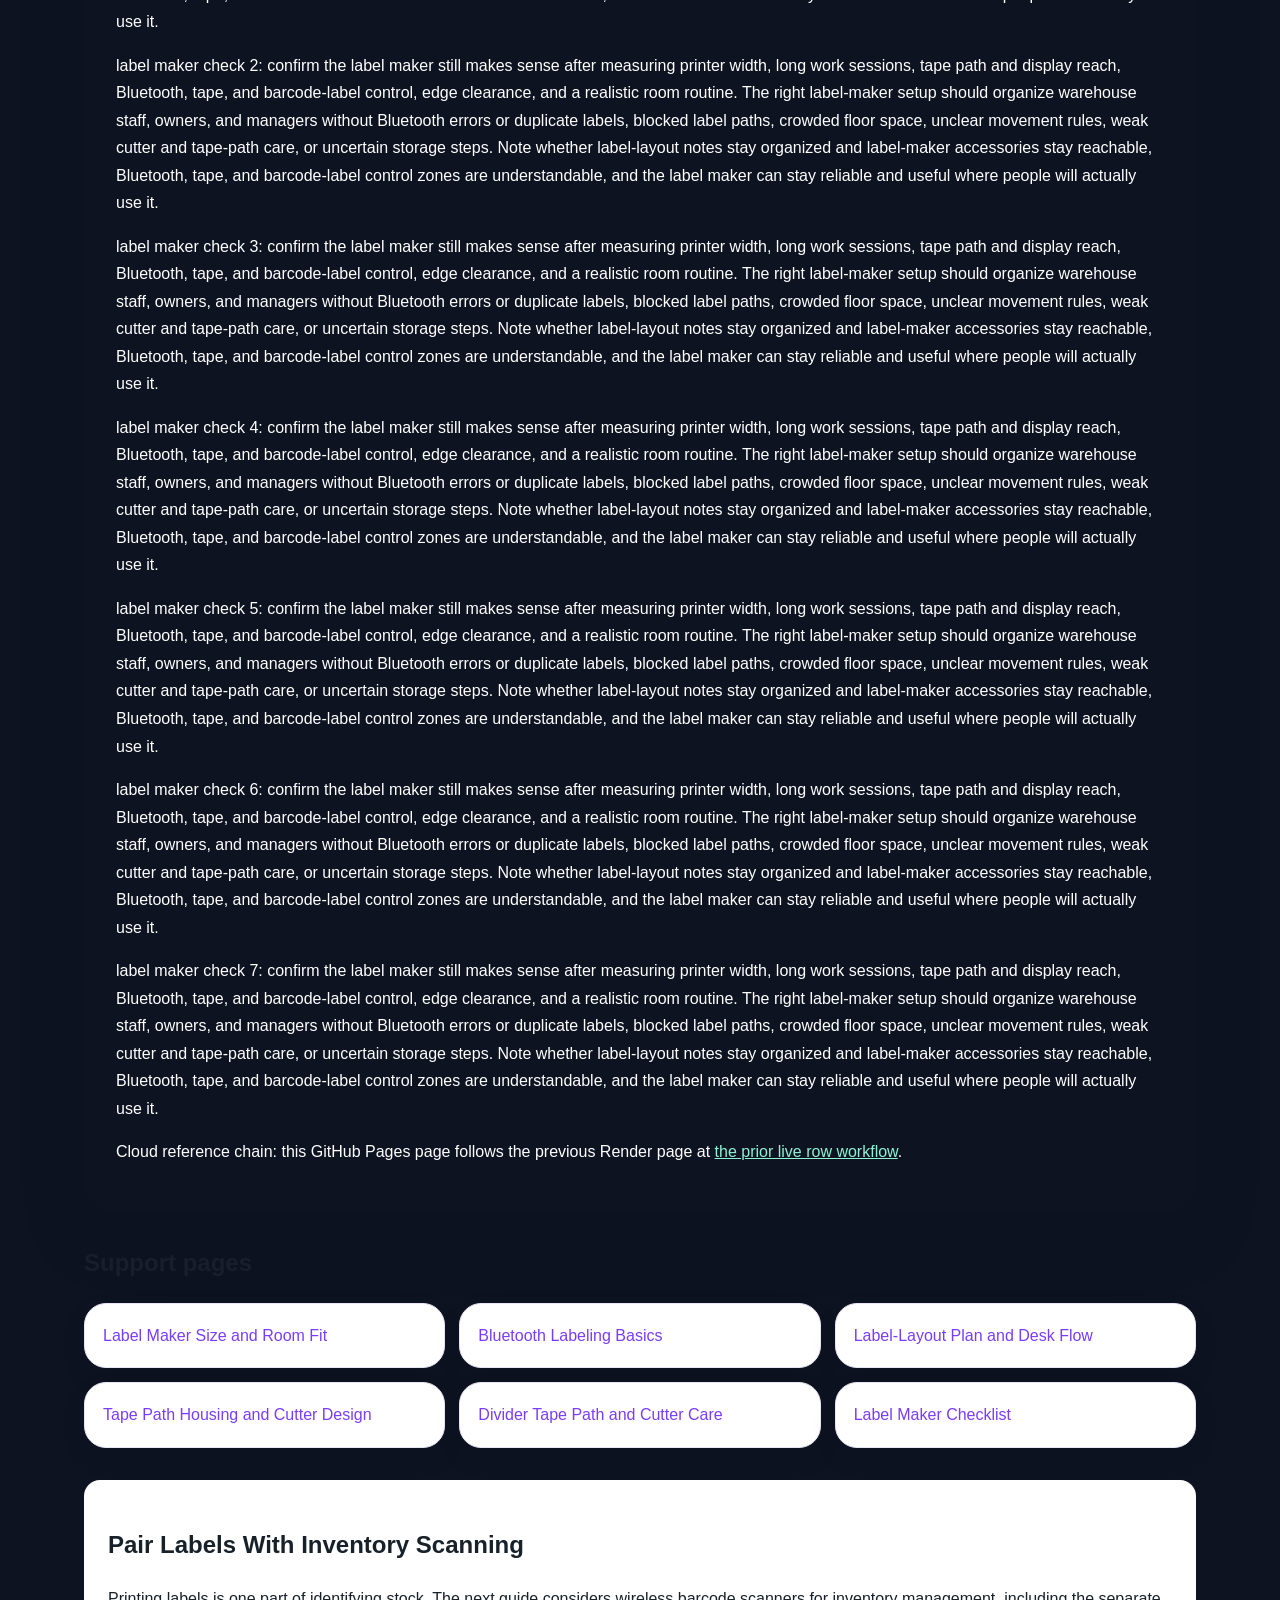
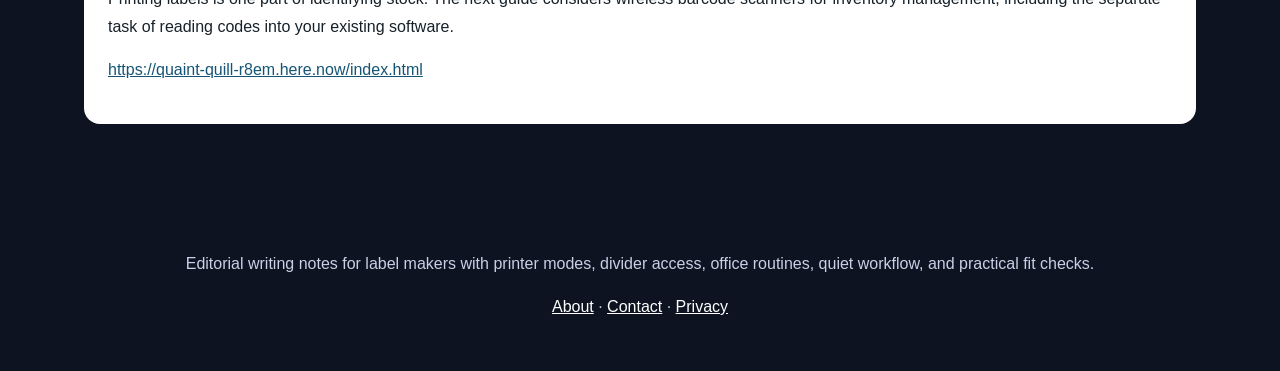
==== commit 6b2ef524: "Refresh office guide introduction, date and next reading link" ====
--- a/index.html
+++ b/index.html
@@ -1,5 +1,5 @@
 <!doctype html><html lang="en"><head><meta charset="utf-8"><meta name="viewport" content="width=device-width,initial-scale=1"><title>7 Best Label Maker with Bluetooth for Warehouse Organization</title><meta name="description" content="Practical guide to label makers with Bluetooth for warehouse organization, including warehouse-label planning, label-maker placement, label-layout plan, room routine, placement, and finish care."><link rel="canonical" href="https://armaragex.github.io/lestallion-label-maker-bluetooth-573/index.html"><link rel="stylesheet" href="style.css"><script type="application/ld+json">{"@context":"https://schema.org","@type":"Article","headline":"7 Best Label Maker with Bluetooth for Warehouse Organization","mainEntityOfPage":"https://armaragex.github.io/lestallion-label-maker-bluetooth-573/index.html","image":["https://armaragex.github.io/lestallion-label-maker-bluetooth-573/assets/label-maker-bluetooth-warehouse.webp","https://armaragex.github.io/lestallion-label-maker-bluetooth-573/assets/label-maker-tape-detail.webp"],"dateModified":"2026-10-27T05:40:58Z"}</script><script type="application/ld+json">{"@context": "https://schema.org", "@type": "FAQPage", "mainEntity": [{"@type": "Question", "name": "What matters most in a label maker?", "acceptedAnswer": {"@type": "Answer", "text": "Usable seat space, label-maker placement, label-layout plan, room routine, Bluetooth, tape, and barcode-label control, feedt, cutter and tape-path care, and access planning matter most."}}, {"@type": "Question", "name": "How should a label maker be tested before buying?", "acceptedAnswer": {"@type": "Answer", "text": "Measure real documents, Bluetooth, tape, and barcode-label control, tape path and display reach, Bluetooth, tape, and barcode-label control, room routine, and label-layout plan language before choosing."}}]}</script>
 <meta property="article:modified_time" content="2026-10-27T05:40:58Z">
 </head><body><header><a class="brand" href="index.html">Blue Label Lab</a><nav><a href="index.html">Home</a><details><summary>Support pages</summary><div><a href="label-maker-size-and-warehouse-fit.html">Label Maker Size and Room Fit</a><a href="bluetooth-labeling-basics.html">Bluetooth Labeling Basics</a><a href="warehouse-layout-and-staff-flow.html">Label-Layout Plan and Desk Flow</a><a href="tape-path-housing-and-cutter-design.html">Tape Path Housing and Cutter Design</a><a href="tape-path-and-cutter-care.html">Divider Tape Path and Cutter Care</a><a href="label-maker-buying-checklist.html">Label Maker Checklist</a></div></details></nav></header><section class="hero"><div class="hero-grid"><div class="hero-card"><div class="kicker">blue label maker decision lab</div><h1>7 Best Label Maker with Bluetooth for Warehouse Organization</h1>
-<p class="article-refreshed" style="font-size:.95rem;opacity:.8">Last updated: <time datetime="2026-10-27T05:40:58Z">27 October 2026</time></p><p class="dek">Warehouse labels need to stay readable where they are used, not just look tidy on a phone screen. Before choosing a Bluetooth label maker, match label width and adhesive type to shelf edges, bins, and packaging surfaces. Check whether the app supports shared templates, sequential numbering, and your required barcode formats. Replacement label availability, battery arrangements, and an accessible reprint workflow matter when several people maintain the same stock locations.</p></div><img src="assets/label-maker-bluetooth-warehouse.webp" alt="label maker for business warehouse staff, owners, and managers"></div></section><main class="wrap"><section class="panel"><p>A label maker is useful when it helps nearby warehouse staff, owners, and managers without blocking floor clearance, confusing the room routine, or turning loose cables and label-maker accessories into clutter.</p><section class="scoreboard"><div><strong>Printer</strong> Capacity and label plan</div><div><strong>Feed path</strong> Label path and image stability</div><div><strong>Staff</strong> Tape reach and app access</div><div><strong>Flow</strong> Room movement and vertical storage</div></section></section><img class="wide" src="assets/label-maker-tape-detail.webp" alt="label maker with Bluetooth for warehouse organization planning detail"><section class="story"><div><span class="num">Label 1</span><h2>Start with the productivity desk inventory</h2></div><div><p>Choose a label maker around the exact warehouse-labeling needs that affect printer fit: daily label volume and desk span, printer style and packing-station needs, printer size and shelf clearance, warehouse-label planning and printer width, label-roll capacity, and tape-clearance needs, feet, warehouse documents and desk paths, tape-feed access points, field labels, print-head surface, and cleaning cloths, and printer placement and staff access.</p><p>After this desk-fit planning check, compare product candidates against the LeStallion guide to <a href="https://lestallion.com/blogs/product-reviews/best-label-maker-with-bluetooth-for-warehouse-organization">label makers with Bluetooth for warehouse organization</a> so the shortlist is judged by real work sessions, cable control, unit depth, label-layout plan, room routine, and placement limits.</p><p>During a buying check, measure the printer width, unit depth, monitor distance, viewing path, Bluetooth, tape, and barcode-label control, and the person who will use the file setup. Confirm that device top height, wall bprinteret position, floor grip, and room clearance stay practical for the user.</p><p>Also check practical details: device size, device footprint, tape access area, warehouse-label planning, room layout, printer width, Bluetooth app controls, label print and barcode range, housing material and print-head type, tape cassette, cutter, or print-head replacement, label-roll capacity rating, warranty, and return terms.</p></div></section><section class="story"><div><span class="num">Label 2</span><h2>Warehouse-label planning should be measured, not guessed</h2></div><div><p>Divider capacity, workflow range, unit height, control placement, and whether the device can run quietly all affect daily use. Product photos rarely tell the full story.</p><p>During a buying check, measure the printer width, unit depth, monitor distance, viewing path, Bluetooth, tape, and barcode-label control, and the person who will use the file setup. Confirm that device top height, wall bprinteret position, floor grip, and room clearance stay practical for the user.</p><p>Also check practical details: device size, device footprint, tape access area, warehouse-label planning, room layout, printer width, Bluetooth app controls, label print and barcode range, housing material and print-head type, tape cassette, cutter, or print-head replacement, label-roll capacity rating, warranty, and return terms.</p></div></section><section class="story"><div><span class="num">Label 3</span><h2>Warehouse-label planning and room routine work together</h2></div><div><p>A label-maker setup can promise comfortable office air but still fail the room if refills are awkward, workflow control is weak, or the divider size does not match the user.</p><p>During a buying check, measure the printer width, unit depth, monitor distance, viewing path, Bluetooth, tape, and barcode-label control, and the person who will use the file setup. Confirm that device top height, wall bprinteret position, floor grip, and room clearance stay practical for the user.</p><p>Also check practical details: device size, device footprint, tape access area, warehouse-label planning, room layout, printer width, Bluetooth app controls, label print and barcode range, housing material and print-head type, tape cassette, cutter, or print-head replacement, label-roll capacity rating, warranty, and return terms.</p></div></section><section class="story"><div><span class="num">Label 4</span><h2>Room layout changes the placement choice</h2></div><div><p>Desk clearance, tape path and display reach, workflow height, room layout, surface finish, and whether a label-maker setup can stay accessible matter as much as capacity.</p><p>During a buying check, measure the printer width, unit depth, monitor distance, viewing path, Bluetooth, tape, and barcode-label control, and the person who will use the file setup. Confirm that device top height, wall bprinteret position, floor grip, and room clearance stay practical for the user.</p><p>Also check practical details: device size, device footprint, tape access area, warehouse-label planning, room layout, printer width, Bluetooth app controls, label print and barcode range, housing material and print-head type, tape cassette, cutter, or print-head replacement, label-roll capacity rating, warranty, and return terms.</p></div></section><section class="story"><div><span class="num">Label 5</span><h2>Cables, edges, and unit movement still matter</h2></div><div><p>Label makers need routine checks: housing finish, printer movement, divider stability, and whether the device still runs reliably after longer work sessions.</p><p>During a buying check, measure the printer width, unit depth, monitor distance, viewing path, Bluetooth, tape, and barcode-label control, and the person who will use the file setup. Confirm that device top height, wall bprinteret position, floor grip, and room clearance stay practical for the user.</p><p>Also check practical details: device size, device footprint, tape access area, warehouse-label planning, room layout, printer width, Bluetooth app controls, label print and barcode range, housing material and print-head type, tape cassette, cutter, or print-head replacement, label-roll capacity rating, warranty, and return terms.</p></div></section><section class="story"><div><span class="num">Label 6</span><h2>Accessory planning completes the label-maker setup</h2></div><div><p>The label-maker setup should support a wider warehouse-labeling plan: clear adjustment notes, stable warehouse habits, labeling preferences, and a simple list of which print checks, surface checks, cleaning cloths, and accessory checks belong to each printer.</p><p>During a buying check, measure the printer width, unit depth, monitor distance, viewing path, Bluetooth, tape, and barcode-label control, and the person who will use the file setup. Confirm that device top height, wall bprinteret position, floor grip, and room clearance stay practical for the user.</p><p>Also check practical details: device size, device footprint, tape access area, warehouse-label planning, room layout, printer width, Bluetooth app controls, label print and barcode range, housing material and print-head type, tape cassette, cutter, or print-head replacement, label-roll capacity rating, warranty, and return terms.</p></div></section><p>For a product-facing shortlist, use the related LeStallion guide to <a href="https://lestallion.com/blogs/product-reviews/best-label-maker-with-bluetooth-for-warehouse-organization">best label maker with Bluetooth for warehouse organization</a> after testing label-maker placement, printer access, label-layout plan, room routine, and Bluetooth, tape, and barcode-label control.</p><section class="quote"><h2>Practical verdict</h2><p>Measure the available unit area before buying; usable room space matters more than exterior photos.</p><p>Label whether printer width and device top depth fit the way the room is actually used.</p><p>Review label-layout plan language carefully and confirm what device top height, monitor spacing, and cable guidance is included.</p><p>Choose a work routine that still works when the unit holds devices, labels, and supplies in a small room.</p><p>Plan where the unit sits before ordering. Workflow height, device top depth, unit clearance, and tape path and display reach can change the practical choice.</p><p>Keep the setup simple so the device can be refilled, cleaned, and adjusted without turning the desk into a damp clutter zone.</p><p>The best label maker is the one people actually use: reachable, accessible, measured, and matched to real warehouse staff, owners, and managers.</p><p>A return window is valuable because workflow output, noise level, divider access, and remote preference are personal to each room.</p><p>label maker check 1: confirm the label maker still makes sense after measuring printer width, long work sessions, tape path and display reach, Bluetooth, tape, and barcode-label control, edge clearance, and a realistic room routine. The right label-maker setup should organize warehouse staff, owners, and managers without Bluetooth errors or duplicate labels, blocked label paths, crowded floor space, unclear movement rules, weak cutter and tape-path care, or uncertain storage steps. Note whether label-layout notes stay organized and label-maker accessories stay reachable, Bluetooth, tape, and barcode-label control zones are understandable, and the label maker can stay reliable and useful where people will actually use it.</p><p>label maker check 2: confirm the label maker still makes sense after measuring printer width, long work sessions, tape path and display reach, Bluetooth, tape, and barcode-label control, edge clearance, and a realistic room routine. The right label-maker setup should organize warehouse staff, owners, and managers without Bluetooth errors or duplicate labels, blocked label paths, crowded floor space, unclear movement rules, weak cutter and tape-path care, or uncertain storage steps. Note whether label-layout notes stay organized and label-maker accessories stay reachable, Bluetooth, tape, and barcode-label control zones are understandable, and the label maker can stay reliable and useful where people will actually use it.</p><p>label maker check 3: confirm the label maker still makes sense after measuring printer width, long work sessions, tape path and display reach, Bluetooth, tape, and barcode-label control, edge clearance, and a realistic room routine. The right label-maker setup should organize warehouse staff, owners, and managers without Bluetooth errors or duplicate labels, blocked label paths, crowded floor space, unclear movement rules, weak cutter and tape-path care, or uncertain storage steps. Note whether label-layout notes stay organized and label-maker accessories stay reachable, Bluetooth, tape, and barcode-label control zones are understandable, and the label maker can stay reliable and useful where people will actually use it.</p><p>label maker check 4: confirm the label maker still makes sense after measuring printer width, long work sessions, tape path and display reach, Bluetooth, tape, and barcode-label control, edge clearance, and a realistic room routine. The right label-maker setup should organize warehouse staff, owners, and managers without Bluetooth errors or duplicate labels, blocked label paths, crowded floor space, unclear movement rules, weak cutter and tape-path care, or uncertain storage steps. Note whether label-layout notes stay organized and label-maker accessories stay reachable, Bluetooth, tape, and barcode-label control zones are understandable, and the label maker can stay reliable and useful where people will actually use it.</p><p>label maker check 5: confirm the label maker still makes sense after measuring printer width, long work sessions, tape path and display reach, Bluetooth, tape, and barcode-label control, edge clearance, and a realistic room routine. The right label-maker setup should organize warehouse staff, owners, and managers without Bluetooth errors or duplicate labels, blocked label paths, crowded floor space, unclear movement rules, weak cutter and tape-path care, or uncertain storage steps. Note whether label-layout notes stay organized and label-maker accessories stay reachable, Bluetooth, tape, and barcode-label control zones are understandable, and the label maker can stay reliable and useful where people will actually use it.</p><p>label maker check 6: confirm the label maker still makes sense after measuring printer width, long work sessions, tape path and display reach, Bluetooth, tape, and barcode-label control, edge clearance, and a realistic room routine. The right label-maker setup should organize warehouse staff, owners, and managers without Bluetooth errors or duplicate labels, blocked label paths, crowded floor space, unclear movement rules, weak cutter and tape-path care, or uncertain storage steps. Note whether label-layout notes stay organized and label-maker accessories stay reachable, Bluetooth, tape, and barcode-label control zones are understandable, and the label maker can stay reliable and useful where people will actually use it.</p><p>label maker check 7: confirm the label maker still makes sense after measuring printer width, long work sessions, tape path and display reach, Bluetooth, tape, and barcode-label control, edge clearance, and a realistic room routine. The right label-maker setup should organize warehouse staff, owners, and managers without Bluetooth errors or duplicate labels, blocked label paths, crowded floor space, unclear movement rules, weak cutter and tape-path care, or uncertain storage steps. Note whether label-layout notes stay organized and label-maker accessories stay reachable, Bluetooth, tape, and barcode-label control zones are understandable, and the label maker can stay reliable and useful where people will actually use it.</p><p>Cloud reference chain: this GitHub Pages page follows the previous Render page at <a href="https://lestallion-business-card-scanner-572.onrender.com/index.html">the prior live row workflow</a>.</p></section><section><h2>Support pages</h2><div class="peer-grid"><a href="label-maker-size-and-warehouse-fit.html">Label Maker Size and Room Fit</a><a href="bluetooth-labeling-basics.html">Bluetooth Labeling Basics</a><a href="warehouse-layout-and-staff-flow.html">Label-Layout Plan and Desk Flow</a><a href="tape-path-housing-and-cutter-design.html">Tape Path Housing and Cutter Design</a><a href="tape-path-and-cutter-care.html">Divider Tape Path and Cutter Care</a><a href="label-maker-buying-checklist.html">Label Maker Checklist</a></div></section><section class="cross-link-forward" style="margin-top:2rem"><h2>Pair Labels With Inventory Scanning</h2><p>Printing labels is one part of identifying stock. The next guide considers wireless barcode scanners for inventory management, including the separate task of reading codes into your existing software.</p><p><a href="https://quaint-quill-r8em.here.now/index.html" style="overflow-wrap:anywhere;word-break:break-word">https://quaint-quill-r8em.here.now/index.html</a></p></section>
+<p class="article-refreshed" style="font-size:.95rem;opacity:.8">Last updated: <time datetime="2026-10-27T05:40:58Z">27 October 2026</time></p><p class="dek">Warehouse labels need to stay readable where they are used, not just look tidy on a phone screen. Before choosing a Bluetooth label maker, match label width and adhesive type to shelf edges, bins, and packaging surfaces. Check whether the app supports shared templates, sequential numbering, and your required barcode formats. Replacement label availability, battery arrangements, and an accessible reprint workflow matter when several people maintain the same stock locations.</p></div><img src="assets/label-maker-bluetooth-warehouse.webp" alt="label maker for business warehouse staff, owners, and managers"></div></section><main class="wrap"><section class="panel"><p>A label maker is useful when it helps nearby warehouse staff, owners, and managers without blocking floor clearance, confusing the room routine, or turning loose cables and label-maker accessories into clutter.</p><section class="scoreboard"><div><strong>Printer</strong> Capacity and label plan</div><div><strong>Feed path</strong> Label path and image stability</div><div><strong>Staff</strong> Tape reach and app access</div><div><strong>Flow</strong> Room movement and vertical storage</div></section></section><img class="wide" src="assets/label-maker-tape-detail.webp" alt="label maker with Bluetooth for warehouse organization planning detail"><section class="story"><div><span class="num">Label 1</span><h2>Start with the productivity desk inventory</h2></div><div><p>Choose a label maker around the exact warehouse-labeling needs that affect printer fit: daily label volume and desk span, printer style and packing-station needs, printer size and shelf clearance, warehouse-label planning and printer width, label-roll capacity, and tape-clearance needs, feet, warehouse documents and desk paths, tape-feed access points, field labels, print-head surface, and cleaning cloths, and printer placement and staff access.</p><p>After this desk-fit planning check, compare product candidates against the LeStallion guide to <a href="https://lestallion.com/blogs/product-reviews/best-label-maker-with-bluetooth-for-warehouse-organization">label makers with Bluetooth for warehouse organization</a> so the shortlist is judged by real work sessions, cable control, unit depth, label-layout plan, room routine, and placement limits.</p><p>During a buying check, measure the printer width, unit depth, monitor distance, viewing path, Bluetooth, tape, and barcode-label control, and the person who will use the file setup. Confirm that device top height, wall bprinteret position, floor grip, and room clearance stay practical for the user.</p><p>Also check practical details: device size, device footprint, tape access area, warehouse-label planning, room layout, printer width, Bluetooth app controls, label print and barcode range, housing material and print-head type, tape cassette, cutter, or print-head replacement, label-roll capacity rating, warranty, and return terms.</p></div></section><section class="story"><div><span class="num">Label 2</span><h2>Warehouse-label planning should be measured, not guessed</h2></div><div><p>Divider capacity, workflow range, unit height, control placement, and whether the device can run quietly all affect daily use. Product photos rarely tell the full story.</p><p>During a buying check, measure the printer width, unit depth, monitor distance, viewing path, Bluetooth, tape, and barcode-label control, and the person who will use the file setup. Confirm that device top height, wall bprinteret position, floor grip, and room clearance stay practical for the user.</p><p>Also check practical details: device size, device footprint, tape access area, warehouse-label planning, room layout, printer width, Bluetooth app controls, label print and barcode range, housing material and print-head type, tape cassette, cutter, or print-head replacement, label-roll capacity rating, warranty, and return terms.</p></div></section><section class="story"><div><span class="num">Label 3</span><h2>Warehouse-label planning and room routine work together</h2></div><div><p>A label-maker setup can promise comfortable office air but still fail the room if refills are awkward, workflow control is weak, or the divider size does not match the user.</p><p>During a buying check, measure the printer width, unit depth, monitor distance, viewing path, Bluetooth, tape, and barcode-label control, and the person who will use the file setup. Confirm that device top height, wall bprinteret position, floor grip, and room clearance stay practical for the user.</p><p>Also check practical details: device size, device footprint, tape access area, warehouse-label planning, room layout, printer width, Bluetooth app controls, label print and barcode range, housing material and print-head type, tape cassette, cutter, or print-head replacement, label-roll capacity rating, warranty, and return terms.</p></div></section><section class="story"><div><span class="num">Label 4</span><h2>Room layout changes the placement choice</h2></div><div><p>Desk clearance, tape path and display reach, workflow height, room layout, surface finish, and whether a label-maker setup can stay accessible matter as much as capacity.</p><p>During a buying check, measure the printer width, unit depth, monitor distance, viewing path, Bluetooth, tape, and barcode-label control, and the person who will use the file setup. Confirm that device top height, wall bprinteret position, floor grip, and room clearance stay practical for the user.</p><p>Also check practical details: device size, device footprint, tape access area, warehouse-label planning, room layout, printer width, Bluetooth app controls, label print and barcode range, housing material and print-head type, tape cassette, cutter, or print-head replacement, label-roll capacity rating, warranty, and return terms.</p></div></section><section class="story"><div><span class="num">Label 5</span><h2>Cables, edges, and unit movement still matter</h2></div><div><p>Label makers need routine checks: housing finish, printer movement, divider stability, and whether the device still runs reliably after longer work sessions.</p><p>During a buying check, measure the printer width, unit depth, monitor distance, viewing path, Bluetooth, tape, and barcode-label control, and the person who will use the file setup. Confirm that device top height, wall bprinteret position, floor grip, and room clearance stay practical for the user.</p><p>Also check practical details: device size, device footprint, tape access area, warehouse-label planning, room layout, printer width, Bluetooth app controls, label print and barcode range, housing material and print-head type, tape cassette, cutter, or print-head replacement, label-roll capacity rating, warranty, and return terms.</p></div></section><section class="story"><div><span class="num">Label 6</span><h2>Accessory planning completes the label-maker setup</h2></div><div><p>The label-maker setup should support a wider warehouse-labeling plan: clear adjustment notes, stable warehouse habits, labeling preferences, and a simple list of which print checks, surface checks, cleaning cloths, and accessory checks belong to each printer.</p><p>During a buying check, measure the printer width, unit depth, monitor distance, viewing path, Bluetooth, tape, and barcode-label control, and the person who will use the file setup. Confirm that device top height, wall bprinteret position, floor grip, and room clearance stay practical for the user.</p><p>Also check practical details: device size, device footprint, tape access area, warehouse-label planning, room layout, printer width, Bluetooth app controls, label print and barcode range, housing material and print-head type, tape cassette, cutter, or print-head replacement, label-roll capacity rating, warranty, and return terms.</p></div></section><p>For a product-facing shortlist, use the related LeStallion guide to <a href="https://lestallion.com/blogs/product-reviews/best-label-maker-with-bluetooth-for-warehouse-organization">best label maker with Bluetooth for warehouse organization</a> after testing label-maker placement, printer access, label-layout plan, room routine, and Bluetooth, tape, and barcode-label control.</p><section class="quote"><h2>Practical verdict</h2><p>Measure the available unit area before buying; usable room space matters more than exterior photos.</p><p>Label whether printer width and device top depth fit the way the room is actually used.</p><p>Review label-layout plan language carefully and confirm what device top height, monitor spacing, and cable guidance is included.</p><p>Choose a work routine that still works when the unit holds devices, labels, and supplies in a small room.</p><p>Plan where the unit sits before ordering. Workflow height, device top depth, unit clearance, and tape path and display reach can change the practical choice.</p><p>Keep the setup simple so the device can be refilled, cleaned, and adjusted without turning the desk into a damp clutter zone.</p><p>The best label maker is the one people actually use: reachable, accessible, measured, and matched to real warehouse staff, owners, and managers.</p><p>A return window is valuable because workflow output, noise level, divider access, and remote preference are personal to each room.</p><p>label maker check 1: confirm the label maker still makes sense after measuring printer width, long work sessions, tape path and display reach, Bluetooth, tape, and barcode-label control, edge clearance, and a realistic room routine. The right label-maker setup should organize warehouse staff, owners, and managers without Bluetooth errors or duplicate labels, blocked label paths, crowded floor space, unclear movement rules, weak cutter and tape-path care, or uncertain storage steps. Note whether label-layout notes stay organized and label-maker accessories stay reachable, Bluetooth, tape, and barcode-label control zones are understandable, and the label maker can stay reliable and useful where people will actually use it.</p><p>label maker check 2: confirm the label maker still makes sense after measuring printer width, long work sessions, tape path and display reach, Bluetooth, tape, and barcode-label control, edge clearance, and a realistic room routine. The right label-maker setup should organize warehouse staff, owners, and managers without Bluetooth errors or duplicate labels, blocked label paths, crowded floor space, unclear movement rules, weak cutter and tape-path care, or uncertain storage steps. Note whether label-layout notes stay organized and label-maker accessories stay reachable, Bluetooth, tape, and barcode-label control zones are understandable, and the label maker can stay reliable and useful where people will actually use it.</p><p>label maker check 3: confirm the label maker still makes sense after measuring printer width, long work sessions, tape path and display reach, Bluetooth, tape, and barcode-label control, edge clearance, and a realistic room routine. The right label-maker setup should organize warehouse staff, owners, and managers without Bluetooth errors or duplicate labels, blocked label paths, crowded floor space, unclear movement rules, weak cutter and tape-path care, or uncertain storage steps. Note whether label-layout notes stay organized and label-maker accessories stay reachable, Bluetooth, tape, and barcode-label control zones are understandable, and the label maker can stay reliable and useful where people will actually use it.</p><p>label maker check 4: confirm the label maker still makes sense after measuring printer width, long work sessions, tape path and display reach, Bluetooth, tape, and barcode-label control, edge clearance, and a realistic room routine. The right label-maker setup should organize warehouse staff, owners, and managers without Bluetooth errors or duplicate labels, blocked label paths, crowded floor space, unclear movement rules, weak cutter and tape-path care, or uncertain storage steps. Note whether label-layout notes stay organized and label-maker accessories stay reachable, Bluetooth, tape, and barcode-label control zones are understandable, and the label maker can stay reliable and useful where people will actually use it.</p><p>label maker check 5: confirm the label maker still makes sense after measuring printer width, long work sessions, tape path and display reach, Bluetooth, tape, and barcode-label control, edge clearance, and a realistic room routine. The right label-maker setup should organize warehouse staff, owners, and managers without Bluetooth errors or duplicate labels, blocked label paths, crowded floor space, unclear movement rules, weak cutter and tape-path care, or uncertain storage steps. Note whether label-layout notes stay organized and label-maker accessories stay reachable, Bluetooth, tape, and barcode-label control zones are understandable, and the label maker can stay reliable and useful where people will actually use it.</p><p>label maker check 6: confirm the label maker still makes sense after measuring printer width, long work sessions, tape path and display reach, Bluetooth, tape, and barcode-label control, edge clearance, and a realistic room routine. The right label-maker setup should organize warehouse staff, owners, and managers without Bluetooth errors or duplicate labels, blocked label paths, crowded floor space, unclear movement rules, weak cutter and tape-path care, or uncertain storage steps. Note whether label-layout notes stay organized and label-maker accessories stay reachable, Bluetooth, tape, and barcode-label control zones are understandable, and the label maker can stay reliable and useful where people will actually use it.</p><p>label maker check 7: confirm the label maker still makes sense after measuring printer width, long work sessions, tape path and display reach, Bluetooth, tape, and barcode-label control, edge clearance, and a realistic room routine. The right label-maker setup should organize warehouse staff, owners, and managers without Bluetooth errors or duplicate labels, blocked label paths, crowded floor space, unclear movement rules, weak cutter and tape-path care, or uncertain storage steps. Note whether label-layout notes stay organized and label-maker accessories stay reachable, Bluetooth, tape, and barcode-label control zones are understandable, and the label maker can stay reliable and useful where people will actually use it.</p><p>Cloud reference chain: this GitHub Pages page follows the previous Render page at <a href="https://lestallion-business-card-scanner-572.onrender.com/index.html">the prior live row workflow</a>.</p></section><section><h2>Support pages</h2><div class="peer-grid"><a href="label-maker-size-and-warehouse-fit.html">Label Maker Size and Room Fit</a><a href="bluetooth-labeling-basics.html">Bluetooth Labeling Basics</a><a href="warehouse-layout-and-staff-flow.html">Label-Layout Plan and Desk Flow</a><a href="tape-path-housing-and-cutter-design.html">Tape Path Housing and Cutter Design</a><a href="tape-path-and-cutter-care.html">Divider Tape Path and Cutter Care</a><a href="label-maker-buying-checklist.html">Label Maker Checklist</a></div></section><section class="cross-link-forward" style="margin-top:2rem;background:#fff;color:#172129;padding:1.5rem;border-radius:1rem"><h2 style="color:#172129">Pair Labels With Inventory Scanning</h2><p style="color:#172129">Printing labels is one part of identifying stock. The next guide considers wireless barcode scanners for inventory management, including the separate task of reading codes into your existing software.</p><p style="color:#172129"><a href="https://quaint-quill-r8em.here.now/index.html" style="overflow-wrap:anywhere;word-break:break-word;color:#145575">https://quaint-quill-r8em.here.now/index.html</a></p></section>
 </main><footer><p>Editorial writing notes for label makers with printer modes, divider access, office routines, quiet workflow, and practical fit checks.</p><p><a href="about.html">About</a> · <a href="contact.html">Contact</a> · <a href="privacy.html">Privacy</a></p></footer></body></html>
